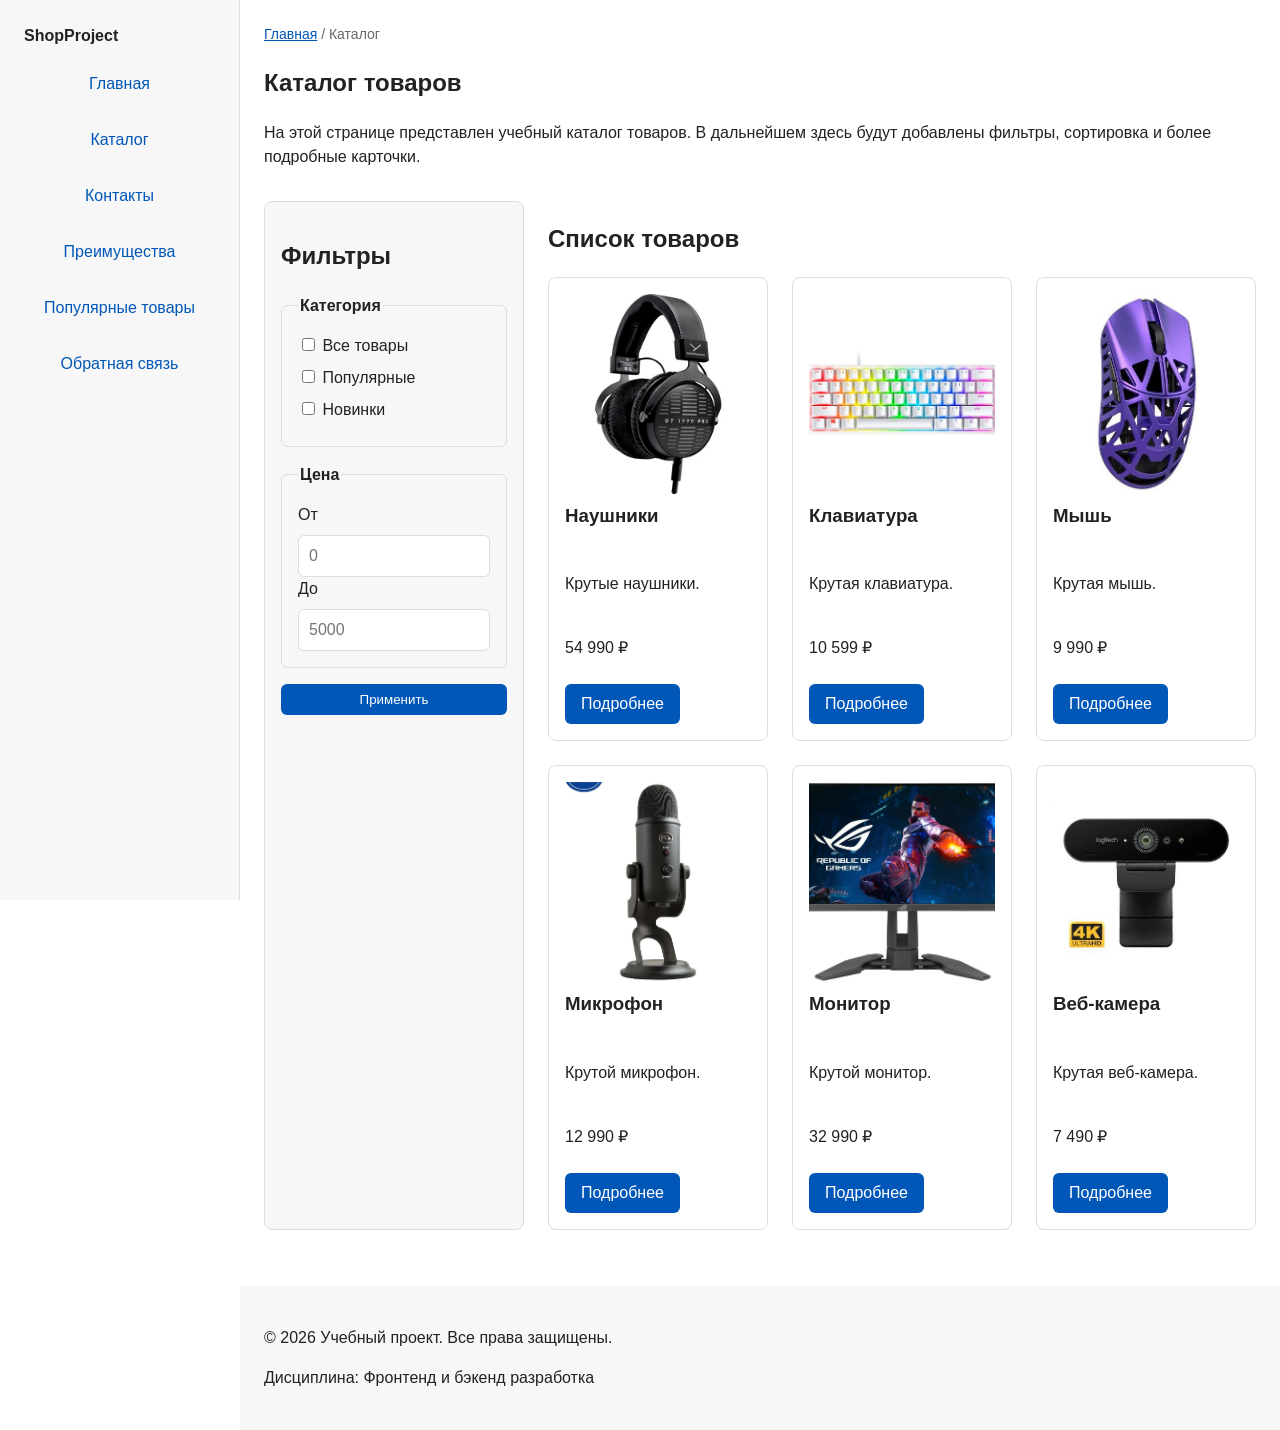
==== catalog.html @ 0d88bef1 "feat: add flex navigation and grid catalog layout Co-Authored-By: Claude Opus 5.5 <noreply@anthropic" ====
<!DOCTYPE html>
<html lang="ru">
<head>
  <meta charset="UTF-8">
  <meta name="viewport" content="width=device-width, initial-scale=1.0">
  <meta name="description" content="Каталог товаров учебного интернет-магазина.">
  <title>Каталог товаров — Учебный интернет-магазин</title>
  <link rel="stylesheet" href="css/style.css">
</head>
<body>
  <header>
    <div class="site-header">
      <a class="site-logo" href="index.html">ShopProject</a>

      <nav class="site-nav" aria-label="Основная навигация">
        <ul class="site-nav__list">
          <li><a href="index.html">Главная</a></li>
          <li><a href="catalog.html">Каталог</a></li>
          <li><a href="contacts.html">Контакты</a></li>
          <li><a href="index.html#advantages">Преимущества</a></li>
          <li><a href="index.html#popular">Популярные товары</a></li>
          <li><a href="index.html#contacts">Обратная связь</a></li>
        </ul>
      </nav>
    </div>
  </header>

  <main>
    <nav class="breadcrumbs" aria-label="Хлебные крошки">
      <a href="index.html">Главная</a>
      <span>Каталог</span>
    </nav>

    <section class="section">
      <h1>Каталог товаров</h1>
      <p>
        На этой странице представлен учебный каталог товаров.
        В дальнейшем здесь будут добавлены фильтры, сортировка и более
        подробные карточки.
      </p>
    </section>

    <section class="catalog-layout">
      <aside class="catalog-filters">
        <h2>Фильтры</h2>

        <form class="filters-form" action="#" method="get">
          <fieldset>
            <legend>Категория</legend>

            <label>
              <input type="checkbox" name="category" value="all">
              Все товары
            </label>

            <label>
              <input type="checkbox" name="category" value="popular">
              Популярные
            </label>

            <label>
              <input type="checkbox" name="category" value="new">
              Новинки
            </label>
          </fieldset>

          <fieldset>
            <legend>Цена</legend>

            <label for="price-from">От</label>
            <input id="price-from" name="price-from" type="number" min="0" placeholder="0">

            <label for="price-to">До</label>
            <input id="price-to" name="price-to" type="number" min="0" placeholder="5000">
          </fieldset>

          <button class="button" type="submit">Применить</button>
        </form>
      </aside>

      <section class="catalog-products">
        <h2>Список товаров</h2>

        <div class="products-grid">
      <article class="product-card">
        <img
          class="product-card__image"
          src="images/headphones.jpg"
          alt="Наушники"
          width="300"
          height="300"
          loading="lazy"
        >
        <h3 class="product-card__title">Наушники</h3>
        <p class="product-card__description">Крутые наушники.</p>
        <p class="product-card__price">54 990 ₽</p>
        <a class="button" href="index.html#popular">Подробнее</a>
      </article>

      <article class="product-card">
        <img
          class="product-card__image"
          src="images/keyboard.jpg"
          alt="Клавиатура"
          width="300"
          height="300"
          loading="lazy"
        >
        <h3 class="product-card__title">Клавиатура</h3>
        <p class="product-card__description">Крутая клавиатура.</p>
        <p class="product-card__price">10 599 ₽</p>
        <a class="button" href="index.html#popular">Подробнее</a>
      </article>

      <article class="product-card">
        <img
          class="product-card__image"
          src="images/mouse.jpg"
          alt="Мышь"
          width="300"
          height="300"
          loading="lazy"
        >
        <h3 class="product-card__title">Мышь</h3>
        <p class="product-card__description">Крутая мышь.</p>
        <p class="product-card__price">9 990 ₽</p>
        <a class="button" href="index.html#popular">Подробнее</a>
      </article>

      <article class="product-card">
        <img
          class="product-card__image"
          src="images/micro.jpg"
          alt="Микрофон"
          width="300"
          height="300"
          loading="lazy"
        >
        <h3 class="product-card__title">Микрофон</h3>
        <p class="product-card__description">Крутой микрофон.</p>
        <p class="product-card__price">12 990 ₽</p>
        <a class="button" href="index.html#popular">Подробнее</a>
      </article>

      <article class="product-card">
        <img
          class="product-card__image"
          src="images/monik.jpg"
          alt="Монитор"
          width="300"
          height="300"
          loading="lazy"
        >
        <h3 class="product-card__title">Монитор</h3>
        <p class="product-card__description">Крутой монитор.</p>
        <p class="product-card__price">32 990 ₽</p>
        <a class="button" href="index.html#popular">Подробнее</a>
      </article>

      <article class="product-card">
        <img
          class="product-card__image"
          src="images/vebcam.jpeg"
          alt="Веб-камера"
          width="300"
          height="300"
          loading="lazy"
        >
        <h3 class="product-card__title">Веб-камера</h3>
        <p class="product-card__description">Крутая веб-камера.</p>
        <p class="product-card__price">7 490 ₽</p>
        <a class="button" href="index.html#popular">Подробнее</a>
      </article>
        </div>
      </section>
    </section>
  </main>

  <footer>
    <p>&copy; 2026 Учебный проект. Все права защищены.</p>
    <p>Дисциплина: Фронтенд и бэкенд разработка</p>
  </footer>
</body>
</html>
---- css/style.css ----
/* 

  Универсальное правило для всех элементов.

  border-box делает расчёт размеров более понятным:

  width включает content, padding и border.

*/



* {

    box-sizing: border-box;

}



.product-card__image {

    width: 200px;        /* ширина */

    height: 200px;       /* высота */

    object-fit: cover;   /* чтобы не искажалось */

}

/*

  Убираем стандартный внешний отступ браузера у body.

  Без этого вокруг страницы может появиться белая рамка.

*/









/*

  Задаём внутренние отступы для основных областей страницы.

  Это делает содержимое визуально отделённым от краёв окна браузера.

*/



header,

main,

footer {

  padding: var(--space-lg);

}







/*

  Оформляем шапку страницы.

  Пока используется простой светло-серый фон.

*/



header {

    background-color: var(--color-surface);

}





/*

  Оформляем подвал страницы тем же фоном,

  чтобы визуально отделить его от основного содержимого.

*/



footer {

    background-color: var(--color-surface);

}





/*

  Ограничиваем ширину содержимого шапки,

  чтобы оно не растягивалось слишком сильно на широких экранах.

*/



.site-header {

    max-width: 1100px;

    margin: 0 auto;

}





/*

  Оформляем текстовый логотип.

*/



.site-logo {

    font-weight: bold;

    text-decoration: none;

    color: #222222;

}





/*

  Убираем стандартные отступы и маркеры списка навигации.

*/



.site-nav__list {
  display: flex;
  flex-wrap: wrap;
  justify-content: center;
  align-items: center;
  gap: var(--space-md);
  padding: 0;
  margin: var(--space-md) 0 0;
  list-style: none;
}





/*

  Добавляем расстояние между пунктами меню.

*/









/*

  Оформляем ссылки меню.

*/



.site-nav__list a {
  display: inline-block;
  padding: var(--space-sm) var(--space-md);
  color: var(--color-primary);
  text-decoration: none;
  border-radius: var(--radius-sm);
}





/*

  При наведении мыши подчёркиваем ссылку.

  Подробно состояния интерфейса будут рассмотрены в практической работе 1.7.

*/



.site-nav__list a:hover {
  color: var(--color-white);
  background-color: var(--color-primary);
}





/*

  Hero-блок — первый крупный блок страницы.

  Он визуально отделяется от остальных разделов фоном и отступами.

*/



.hero {

    max-width: 1100px;

    margin: 0 auto 32px;

    padding: 32px 20px;

    background-color: #eef5ff;

    border-radius: 12px;

}





/*

  Общий класс для разделов страницы.

*/



.section {

    max-width: 1100px;

    margin: 0 auto 32px;

}





/*

  Убираем лишний верхний отступ у заголовков разделов.

*/



.section h2 {

    margin-top: 0;

}





/*

  Карточка товара — самостоятельный блок.

  На следующих занятиях карточки будут доработаны и выстроены в сетку.

*/



.product-card {

    margin-bottom: var(--space-md);

  padding: var(--space-md);

  border: 1px solid var(--color-border);

  border-radius: var(--radius-md);

  background-color: var(--color-bg);



}





/*

  Убираем лишний верхний отступ у заголовка карточки.

*/



.product-card:hover {

  border-color: var(--color-primary);

}



.product-card h3 {

  margin-top: 0;

}







/*

  Пока это обычная ссылка, но визуально она оформляется как кнопка.

*/



.button {

  display: inline-block;

  padding: var(--space-sm) var(--space-md);

  color: var(--color-white);

  background-color: var(--color-primary);

  text-decoration: none;

  border: none;

  border-radius: var(--radius-sm);

  cursor: pointer;

}



.button:hover {

  background-color: var(--color-primary-dark);

}



.button:focus-visible {

  outline: 2px solid var(--color-primary);

  outline-offset: 3px;

}



.button:disabled {

  opacity: 0.6;

  cursor: not-allowed;

}







/*

  Простое состояние наведения для кнопки.

*/



.button:hover {

    background-color: #003f86;

}





/*

  Дополнительный информационный блок.

*/



.aside-info {

    max-width: var(--container-width);

  margin: 0 auto var(--space-xl);

  padding: var(--space-md);

  border-left: 4px solid var(--color-primary);

  background-color: var(--color-surface);



}





/*

  Модальное окно.

  Элемент dialog сам умеет открываться поверх страницы.

*/



.order-dialog {

    width: min(100% - 32px, 560px);

    padding: 24px;

    border: none;

    border-radius: 12px;

}





/*

  Затемнение фона за модальным окном.

*/



.order-dialog::backdrop {

    background-color: rgba(0, 0, 0, 0.5);

}





/*

  Поле формы.

  Каждый блок получает нижний отступ.

*/



.form-field {

    margin-bottom: 16px;

}





/*

  Подпись поля.

*/



.form-field label {

    display: block;

    margin-bottom: 6px;

}





/*

  Основные поля формы.

*/



.form-field input,

.form-field select,

.form-field textarea {

    width: 100%;

    padding: 10px 12px;

    border: 1px solid #cccccc;

    border-radius: 6px;

    font: inherit;

}





/*

  Checkbox не должен занимать всю ширину.

*/



.form-field input[type="checkbox"] {

    width: auto;

}





/*

  Подсказка под полем телефона.

*/



.form-field small {

    display: block;

    margin-top: 4px;

    color: #666666;

}





/*

  Видимый фокус для клавиатурной навигации.

*/



.form-field input:focus-visible,

.form-field select:focus-visible,

.form-field textarea:focus-visible,

.form-actions button:focus-visible {

    outline: 2px solid #0057b8;

    outline-offset: 2px;

}





/*

  Подсветка ошибочных полей.

  Атрибут aria-invalid будет добавляться через JavaScript.

*/



[aria-invalid="true"] {

    border-color: #b00020;

}





/*

  Кнопки формы.

*/



.form-actions {

    display: flex;

    gap: 12px;

    margin-top: 20px;

}





/*

  Сообщение об успешной отправке.

*/



.success-message {

    max-width: var(--container-width);

  margin: var(--space-lg) auto;

  padding: var(--space-md);

  border-left: 4px solid var(--color-success);

  background-color: var(--color-success-bg);



}





/* ===============================

   1. Переменные проекта

   =============================== */

:root {

  /* Основные цвета проекта */

  --color-bg: #ffffff;

  --color-text: #222222;

  --color-muted: #666666;

  --color-primary: #0057b8;

  --color-primary-dark: #003f86;

  --color-border: #dddddd;

  --color-surface: #f7f7f7;

  --color-surface-accent: #eef5ff;

  --color-danger: #b00020;

  --color-success: #168a2f;

  --color-success-bg: #eefaf0;

  --color-white: #ffffff;



  /* Отступы */

  --space-xs: 4px;

  --space-sm: 8px;

  --space-md: 16px;

  --space-lg: 24px;

  --space-xl: 32px;



  /* Скругления */

  --radius-sm: 6px;

  --radius-md: 8px;

  --radius-lg: 12px;



  /* Размеры */

  --container-width: 1100px;

}



/* ===============================

   2. Базовые стили

   =============================== */

* {

  box-sizing: border-box;

}



body {

  margin: 0;

  font-family: Arial, sans-serif;

  line-height: 1.5;

  color: var(--color-text);

  background-color: var(--color-bg);

}





/* ===============================

   3. Общие элементы интерфейса

   =============================== */

a {

  color: var(--color-primary);

}



a:hover {

  color: var(--color-primary-dark);

}



a:focus-visible {

  outline: 2px solid var(--color-primary);

  outline-offset: 3px;

}



/* ===============================

   4. Компоненты страницы

   =============================== */

.hero {

  max-width: var(--container-width);

  margin: 0 auto var(--space-xl);

  padding: var(--space-xl) var(--space-lg);

  background-color: var(--color-surface-accent);

  border-radius: var(--radius-lg);

}



.section {

  max-width: var(--container-width);

  margin: 0 auto var(--space-xl);

}



.section h2 {

  margin-top: 0;

}



/* ===============================

   5. Форма и модальное окно

   =============================== */

.order-dialog {

  width: min(100% - 32px, 560px);

  padding: var(--space-lg);

  border: none;

  border-radius: var(--radius-lg);

}



.order-dialog::backdrop {

  background-color: rgba(0, 0, 0, 0.5);

}



.form-field {

  margin-bottom: var(--space-md);

}



.form-field label {

  display: block;

  margin-bottom: var(--space-xs);

}



.form-field input,

.form-field select,

.form-field textarea {

  width: 100%;

  padding: 10px 12px;

  border: 1px solid var(--color-border);

  border-radius: var(--radius-sm);

  font: inherit;

}



.form-field input[type="checkbox"] {

  width: auto;

}



.form-field small {

  display: block;

  margin-top: var(--space-xs);

  color: var(--color-muted);

}

.form-field input:hover,

.form-field select:hover,

.form-field textarea:hover {

  border-color: var(--color-primary);

}



.form-field input:focus-visible,

.form-field select:focus-visible,

.form-field textarea:focus-visible,

.form-actions button:focus-visible {

  outline: 2px solid var(--color-primary);

  outline-offset: 3px;

}



[aria-invalid="true"] {

  border-color: var(--color-danger);

}

/* ===============================

   6. Боковое меню, которое едет за экраном

   =============================== */

body {

  display: grid;

  grid-template-columns: 240px 1fr;

  align-items: start;

}



header {

  grid-column: 1;

  grid-row: 1 / span 2;   /* занимает высоту main + footer */

  position: sticky;

  top: 0;                 /* прилипает к верху окна при прокрутке */

  align-self: start;

  min-height: 100vh;

  border-right: 1px solid var(--color-border);

}



main   { grid-column: 2; grid-row: 1; }

footer { grid-column: 2; grid-row: 2; }

.success-message { grid-column: 2; }



.site-header {

  max-width: none;

  margin: 0;

}



/* ===============================

   7. Горизонтальные карточки товаров

   =============================== */

.products-grid {
  display: grid;
  grid-template-columns: repeat(3, 1fr);
  gap: var(--space-lg);
}

.product-card {
  display: flex;
  flex-direction: column;
  gap: var(--space-sm);
  margin-bottom: 0;
  padding: var(--space-md);
  border: 1px solid var(--color-border);
  border-radius: var(--radius-md);
  background-color: var(--color-bg);
}

.product-card .button {
  margin-top: auto;
  align-self: flex-start;
}



.product-card__image {

  width: 100%;

  height: 200px;

}



/* ===============================

   8. Адаптив: на узких экранах меню сверху

   =============================== */

@media (max-width: 800px) {

  body {

    display: block;

  }



  header {

    position: static;

    min-height: 0;

    border-right: none;

  }

}


/* ===============================
   9. Хлебные крошки и якоря
   =============================== */

.breadcrumbs {
  max-width: var(--container-width);
  margin: 0 auto var(--space-md);
  font-size: 14px;
  color: var(--color-muted);
}

.breadcrumbs a {
  color: var(--color-primary);
}

.breadcrumbs span::before {
  content: " / ";
  color: var(--color-muted);
}

html {
  scroll-behavior: smooth;
}

:target {
  outline: 2px dashed var(--color-primary);
  outline-offset: 4px;
}


/* ===============================
   10. Страница каталога
   =============================== */

.catalog-layout {
  max-width: var(--container-width);
  margin: 0 auto var(--space-xl);
  display: grid;
  grid-template-columns: 260px 1fr;
  grid-template-areas: "filters products";
  gap: var(--space-lg);
}

.catalog-filters {
  grid-area: filters;
  padding: var(--space-md);
  border: 1px solid var(--color-border);
  border-radius: var(--radius-md);
  background-color: var(--color-surface);
}

.catalog-products {
  grid-area: products;
}

.filters-form {
  display: grid;
  gap: var(--space-md);
}

.filters-form fieldset {
  margin: 0;
  padding: var(--space-md);
  border: 1px solid var(--color-border);
  border-radius: var(--radius-sm);
}

.filters-form legend {
  font-weight: 700;
}

.filters-form label {
  display: block;
  margin-bottom: var(--space-sm);
}

.filters-form input[type="number"] {
  width: 100%;
  padding: 8px 10px;
  border: 1px solid var(--color-border);
  border-radius: var(--radius-sm);
  font: inherit;
}
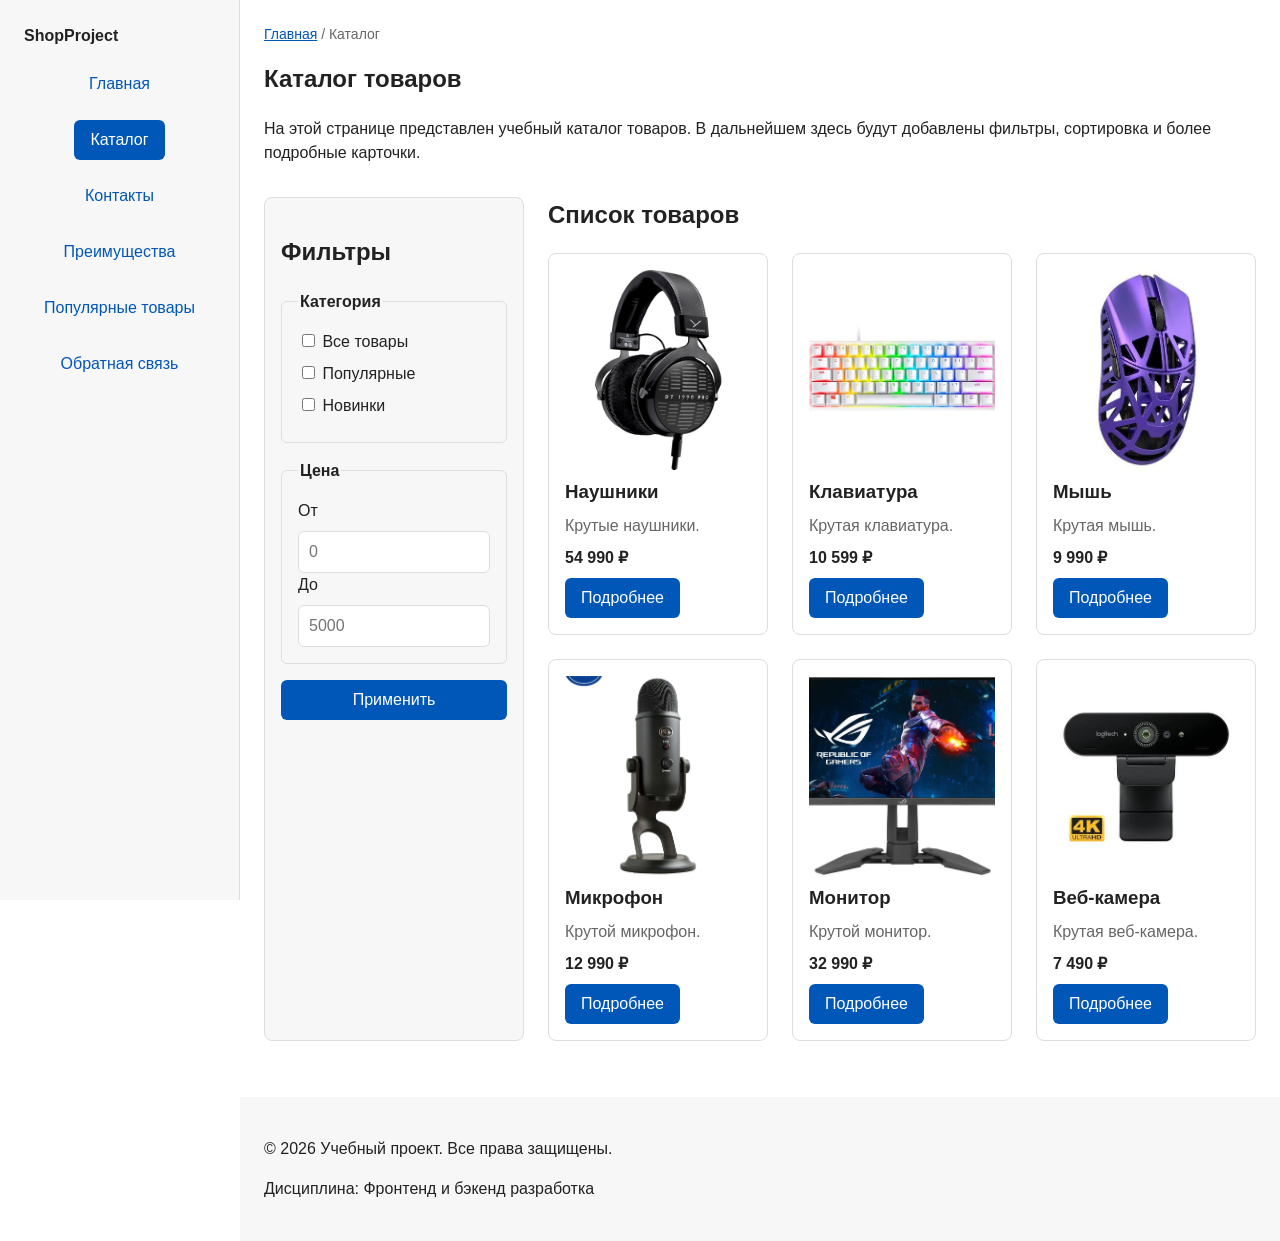
==== commit 120c6b12: "refactor: apply BEM naming to CSS classes" ====
--- a/catalog.html
+++ b/catalog.html
@@ -8,18 +8,30 @@
   <link rel="stylesheet" href="css/style.css">
 </head>
 <body>
-  <header>
-    <div class="site-header">
-      <a class="site-logo" href="index.html">ShopProject</a>
+  <header class="site-header">
+    <div class="site-header__inner">
+      <a class="site-header__logo" href="index.html">ShopProject</a>
 
       <nav class="site-nav" aria-label="Основная навигация">
         <ul class="site-nav__list">
-          <li><a href="index.html">Главная</a></li>
-          <li><a href="catalog.html">Каталог</a></li>
-          <li><a href="contacts.html">Контакты</a></li>
-          <li><a href="index.html#advantages">Преимущества</a></li>
-          <li><a href="index.html#popular">Популярные товары</a></li>
-          <li><a href="index.html#contacts">Обратная связь</a></li>
+          <li class="site-nav__item">
+            <a class="site-nav__link" href="index.html">Главная</a>
+          </li>
+          <li class="site-nav__item">
+            <a class="site-nav__link site-nav__link--active" href="catalog.html">Каталог</a>
+          </li>
+          <li class="site-nav__item">
+            <a class="site-nav__link" href="contacts.html">Контакты</a>
+          </li>
+          <li class="site-nav__item">
+            <a class="site-nav__link" href="index.html#advantages">Преимущества</a>
+          </li>
+          <li class="site-nav__item">
+            <a class="site-nav__link" href="index.html#popular">Популярные товары</a>
+          </li>
+          <li class="site-nav__item">
+            <a class="site-nav__link" href="index.html#contacts">Обратная связь</a>
+          </li>
         </ul>
       </nav>
     </div>
@@ -27,12 +39,12 @@
 
   <main>
     <nav class="breadcrumbs" aria-label="Хлебные крошки">
-      <a href="index.html">Главная</a>
-      <span>Каталог</span>
+      <a class="breadcrumbs__link" href="index.html">Главная</a>
+      <span class="breadcrumbs__current">Каталог</span>
     </nav>
 
     <section class="section">
-      <h1>Каталог товаров</h1>
+      <h1 class="section__title">Каталог товаров</h1>
       <p>
         На этой странице представлен учебный каталог товаров.
         В дальнейшем здесь будут добавлены фильтры, сортировка и более
@@ -45,41 +57,41 @@
         <h2>Фильтры</h2>
 
         <form class="filters-form" action="#" method="get">
-          <fieldset>
-            <legend>Категория</legend>
+          <fieldset class="filters-form__fieldset">
+            <legend class="filters-form__legend">Категория</legend>
 
-            <label>
+            <label class="filters-form__label">
               <input type="checkbox" name="category" value="all">
               Все товары
             </label>
 
-            <label>
+            <label class="filters-form__label">
               <input type="checkbox" name="category" value="popular">
               Популярные
             </label>
 
-            <label>
+            <label class="filters-form__label">
               <input type="checkbox" name="category" value="new">
               Новинки
             </label>
           </fieldset>
 
-          <fieldset>
-            <legend>Цена</legend>
+          <fieldset class="filters-form__fieldset">
+            <legend class="filters-form__legend">Цена</legend>
 
-            <label for="price-from">От</label>
-            <input id="price-from" name="price-from" type="number" min="0" placeholder="0">
+            <label class="filters-form__label" for="price-from">От</label>
+            <input class="filters-form__input" id="price-from" name="price-from" type="number" min="0" placeholder="0">
 
-            <label for="price-to">До</label>
-            <input id="price-to" name="price-to" type="number" min="0" placeholder="5000">
+            <label class="filters-form__label" for="price-to">До</label>
+            <input class="filters-form__input" id="price-to" name="price-to" type="number" min="0" placeholder="5000">
           </fieldset>
 
-          <button class="button" type="submit">Применить</button>
+          <button class="button button--primary" type="submit">Применить</button>
         </form>
       </aside>
 
       <section class="catalog-products">
-        <h2>Список товаров</h2>
+        <h2 class="section__title">Список товаров</h2>
 
         <div class="products-grid">
       <article class="product-card">
@@ -94,7 +106,7 @@
         <h3 class="product-card__title">Наушники</h3>
         <p class="product-card__description">Крутые наушники.</p>
         <p class="product-card__price">54 990 ₽</p>
-        <a class="button" href="index.html#popular">Подробнее</a>
+        <a class="button button--primary product-card__button" href="index.html#popular">Подробнее</a>
       </article>
 
       <article class="product-card">
@@ -109,7 +121,7 @@
         <h3 class="product-card__title">Клавиатура</h3>
         <p class="product-card__description">Крутая клавиатура.</p>
         <p class="product-card__price">10 599 ₽</p>
-        <a class="button" href="index.html#popular">Подробнее</a>
+        <a class="button button--primary product-card__button" href="index.html#popular">Подробнее</a>
       </article>
 
       <article class="product-card">
@@ -124,7 +136,7 @@
         <h3 class="product-card__title">Мышь</h3>
         <p class="product-card__description">Крутая мышь.</p>
         <p class="product-card__price">9 990 ₽</p>
-        <a class="button" href="index.html#popular">Подробнее</a>
+        <a class="button button--primary product-card__button" href="index.html#popular">Подробнее</a>
       </article>
 
       <article class="product-card">
@@ -139,7 +151,7 @@
         <h3 class="product-card__title">Микрофон</h3>
         <p class="product-card__description">Крутой микрофон.</p>
         <p class="product-card__price">12 990 ₽</p>
-        <a class="button" href="index.html#popular">Подробнее</a>
+        <a class="button button--primary product-card__button" href="index.html#popular">Подробнее</a>
       </article>
 
       <article class="product-card">
@@ -154,7 +166,7 @@
         <h3 class="product-card__title">Монитор</h3>
         <p class="product-card__description">Крутой монитор.</p>
         <p class="product-card__price">32 990 ₽</p>
-        <a class="button" href="index.html#popular">Подробнее</a>
+        <a class="button button--primary product-card__button" href="index.html#popular">Подробнее</a>
       </article>
 
       <article class="product-card">
@@ -169,14 +181,14 @@
         <h3 class="product-card__title">Веб-камера</h3>
         <p class="product-card__description">Крутая веб-камера.</p>
         <p class="product-card__price">7 490 ₽</p>
-        <a class="button" href="index.html#popular">Подробнее</a>
+        <a class="button button--primary product-card__button" href="index.html#popular">Подробнее</a>
       </article>
         </div>
       </section>
     </section>
   </main>
 
-  <footer>
+  <footer class="site-footer">
     <p>&copy; 2026 Учебный проект. Все права защищены.</p>
     <p>Дисциплина: Фронтенд и бэкенд разработка</p>
   </footer>
--- a/css/style.css
+++ b/css/style.css
@@ -1,166 +1,147 @@
-/* 
-
-  Универсальное правило для всех элементов.
-
-  border-box делает расчёт размеров более понятным:
-
-  width включает content, padding и border.
-
-*/
-
-
+/* ===============================
+   1. Переменные проекта
+   =============================== */
+
+:root {
+  /* Основные цвета проекта */
+  --color-bg: #ffffff;
+  --color-text: #222222;
+  --color-muted: #666666;
+  --color-primary: #0057b8;
+  --color-primary-dark: #003f86;
+  --color-border: #dddddd;
+  --color-surface: #f7f7f7;
+  --color-surface-accent: #eef5ff;
+  --color-danger: #b00020;
+  --color-success: #168a2f;
+  --color-success-bg: #eefaf0;
+  --color-white: #ffffff;
+
+  /* Отступы */
+  --space-xs: 4px;
+  --space-sm: 8px;
+  --space-md: 16px;
+  --space-lg: 24px;
+  --space-xl: 32px;
+
+  /* Скругления */
+  --radius-sm: 6px;
+  --radius-md: 8px;
+  --radius-lg: 12px;
+
+  /* Размеры */
+  --container-width: 1100px;
+}
+
+
+/* ===============================
+   2. Базовые стили
+   =============================== */
 
 * {
-
-    box-sizing: border-box;
-
-}
-
-
-
-.product-card__image {
-
-    width: 200px;        /* ширина */
-
-    height: 200px;       /* высота */
-
-    object-fit: cover;   /* чтобы не искажалось */
-
-}
-
-/*
-
-  Убираем стандартный внешний отступ браузера у body.
-
-  Без этого вокруг страницы может появиться белая рамка.
-
-*/
-
-
-
-
-
-
-
-
-
-/*
-
-  Задаём внутренние отступы для основных областей страницы.
-
-  Это делает содержимое визуально отделённым от краёв окна браузера.
-
-*/
-
-
-
-header,
-
-main,
-
-footer {
-
+  box-sizing: border-box;
+}
+
+html {
+  scroll-behavior: smooth;
+}
+
+body {
+  margin: 0;
+  font-family: Arial, sans-serif;
+  line-height: 1.5;
+  color: var(--color-text);
+  background-color: var(--color-bg);
+}
+
+main {
   padding: var(--space-lg);
-
-}
-
-
-
-
-
-
-
-/*
-
-  Оформляем шапку страницы.
-
-  Пока используется простой светло-серый фон.
-
-*/
-
-
-
-header {
-
-    background-color: var(--color-surface);
-
-}
-
-
-
-
-
-/*
-
-  Оформляем подвал страницы тем же фоном,
-
-  чтобы визуально отделить его от основного содержимого.
-
-*/
-
-
-
-footer {
-
-    background-color: var(--color-surface);
-
-}
-
-
-
-
-
-/*
-
-  Ограничиваем ширину содержимого шапки,
-
-  чтобы оно не растягивалось слишком сильно на широких экранах.
-
-*/
-
-
+}
+
+:target {
+  outline: 2px dashed var(--color-primary);
+  outline-offset: 4px;
+}
+
+
+/* ===============================
+   3. Общие элементы интерфейса
+   =============================== */
+
+a {
+  color: var(--color-primary);
+}
+
+a:hover {
+  color: var(--color-primary-dark);
+}
+
+a:focus-visible {
+  outline: 2px solid var(--color-primary);
+  outline-offset: 3px;
+}
+
+.button {
+  display: inline-block;
+  padding: var(--space-sm) var(--space-md);
+  border: none;
+  border-radius: var(--radius-sm);
+  font: inherit;
+  text-decoration: none;
+  cursor: pointer;
+}
+
+.button--primary {
+  color: var(--color-white);
+  background-color: var(--color-primary);
+}
+
+.button--primary:hover {
+  background-color: var(--color-primary-dark);
+}
+
+.button--secondary {
+  color: var(--color-primary);
+  background-color: transparent;
+  border: 1px solid var(--color-primary);
+}
+
+.button--secondary:hover {
+  color: var(--color-white);
+  background-color: var(--color-primary);
+}
+
+.button:focus-visible {
+  outline: 2px solid var(--color-primary);
+  outline-offset: 3px;
+}
+
+.button:disabled,
+.button--disabled {
+  opacity: 0.6;
+  cursor: not-allowed;
+}
+
+
+/* ===============================
+   4. Шапка и навигация
+   =============================== */
 
 .site-header {
-
-    max-width: 1100px;
-
-    margin: 0 auto;
-
-}
-
-
-
-
-
-/*
-
-  Оформляем текстовый логотип.
-
-*/
-
-
-
-.site-logo {
-
-    font-weight: bold;
-
-    text-decoration: none;
-
-    color: #222222;
-
-}
-
-
-
-
-
-/*
-
-  Убираем стандартные отступы и маркеры списка навигации.
-
-*/
-
-
+  background-color: var(--color-surface);
+}
+
+.site-header__inner {
+  max-width: var(--container-width);
+  margin: 0 auto;
+  padding: var(--space-lg);
+}
+
+.site-header__logo {
+  font-weight: 700;
+  color: var(--color-text);
+  text-decoration: none;
+}
 
 .site-nav__list {
   display: flex;
@@ -173,33 +154,7 @@
   list-style: none;
 }
 
-
-
-
-
-/*
-
-  Добавляем расстояние между пунктами меню.
-
-*/
-
-
-
-
-
-
-
-
-
-/*
-
-  Оформляем ссылки меню.
-
-*/
-
-
-
-.site-nav__list a {
+.site-nav__link {
   display: inline-block;
   padding: var(--space-sm) var(--space-md);
   color: var(--color-primary);
@@ -207,861 +162,83 @@
   border-radius: var(--radius-sm);
 }
 
-
-
-
-
-/*
-
-  При наведении мыши подчёркиваем ссылку.
-
-  Подробно состояния интерфейса будут рассмотрены в практической работе 1.7.
-
-*/
-
-
-
-.site-nav__list a:hover {
+.site-nav__link:hover {
   color: var(--color-white);
   background-color: var(--color-primary);
 }
 
-
-
-
-
-/*
-
-  Hero-блок — первый крупный блок страницы.
-
-  Он визуально отделяется от остальных разделов фоном и отступами.
-
-*/
-
-
+.site-nav__link:focus-visible {
+  outline: 2px solid var(--color-primary);
+  outline-offset: 3px;
+}
+
+.site-nav__link--active {
+  color: var(--color-white);
+  background-color: var(--color-primary);
+}
+
+.breadcrumbs {
+  max-width: var(--container-width);
+  margin: 0 auto var(--space-md);
+  font-size: 14px;
+  color: var(--color-muted);
+}
+
+.breadcrumbs__link {
+  color: var(--color-primary);
+}
+
+.breadcrumbs__current::before {
+  content: " / ";
+  color: var(--color-muted);
+}
+
+
+/* ===============================
+   5. Компоненты страницы
+   =============================== */
 
 .hero {
-
-    max-width: 1100px;
-
-    margin: 0 auto 32px;
-
-    padding: 32px 20px;
-
-    background-color: #eef5ff;
-
-    border-radius: 12px;
-
-}
-
-
-
-
-
-/*
-
-  Общий класс для разделов страницы.
-
-*/
-
-
+  max-width: var(--container-width);
+  margin: 0 auto var(--space-xl);
+  padding: var(--space-xl) var(--space-lg);
+  background-color: var(--color-surface-accent);
+  border-radius: var(--radius-lg);
+}
 
 .section {
-
-    max-width: 1100px;
-
-    margin: 0 auto 32px;
-
-}
-
-
-
-
-
-/*
-
-  Убираем лишний верхний отступ у заголовков разделов.
-
-*/
-
-
-
-.section h2 {
-
-    margin-top: 0;
-
-}
-
-
-
-
-
-/*
-
-  Карточка товара — самостоятельный блок.
-
-  На следующих занятиях карточки будут доработаны и выстроены в сетку.
-
-*/
-
-
-
-.product-card {
-
-    margin-bottom: var(--space-md);
-
+  max-width: var(--container-width);
+  margin: 0 auto var(--space-xl);
+}
+
+.section__title {
+  margin-top: 0;
+}
+
+.aside-info {
+  max-width: var(--container-width);
+  margin: 0 auto var(--space-xl);
   padding: var(--space-md);
-
-  border: 1px solid var(--color-border);
-
-  border-radius: var(--radius-md);
-
-  background-color: var(--color-bg);
-
-
-
-}
-
-
-
-
-
-/*
-
-  Убираем лишний верхний отступ у заголовка карточки.
-
-*/
-
-
-
-.product-card:hover {
-
-  border-color: var(--color-primary);
-
-}
-
-
-
-.product-card h3 {
-
-  margin-top: 0;
-
-}
-
-
-
-
-
-
-
-/*
-
-  Пока это обычная ссылка, но визуально она оформляется как кнопка.
-
-*/
-
-
-
-.button {
-
-  display: inline-block;
-
-  padding: var(--space-sm) var(--space-md);
-
-  color: var(--color-white);
-
-  background-color: var(--color-primary);
-
-  text-decoration: none;
-
-  border: none;
-
-  border-radius: var(--radius-sm);
-
-  cursor: pointer;
-
-}
-
-
-
-.button:hover {
-
-  background-color: var(--color-primary-dark);
-
-}
-
-
-
-.button:focus-visible {
-
-  outline: 2px solid var(--color-primary);
-
-  outline-offset: 3px;
-
-}
-
-
-
-.button:disabled {
-
-  opacity: 0.6;
-
-  cursor: not-allowed;
-
-}
-
-
-
-
-
-
-
-/*
-
-  Простое состояние наведения для кнопки.
-
-*/
-
-
-
-.button:hover {
-
-    background-color: #003f86;
-
-}
-
-
-
-
-
-/*
-
-  Дополнительный информационный блок.
-
-*/
-
-
-
-.aside-info {
-
-    max-width: var(--container-width);
-
-  margin: 0 auto var(--space-xl);
-
+  border-left: 4px solid var(--color-primary);
+  background-color: var(--color-surface);
+}
+
+.success-message {
+  max-width: var(--container-width);
+  margin: var(--space-lg) auto;
   padding: var(--space-md);
-
-  border-left: 4px solid var(--color-primary);
-
+  border-left: 4px solid var(--color-success);
+  background-color: var(--color-success-bg);
+}
+
+.site-footer {
+  padding: var(--space-lg);
   background-color: var(--color-surface);
-
-
-
-}
-
-
-
-
-
-/*
-
-  Модальное окно.
-
-  Элемент dialog сам умеет открываться поверх страницы.
-
-*/
-
-
-
-.order-dialog {
-
-    width: min(100% - 32px, 560px);
-
-    padding: 24px;
-
-    border: none;
-
-    border-radius: 12px;
-
-}
-
-
-
-
-
-/*
-
-  Затемнение фона за модальным окном.
-
-*/
-
-
-
-.order-dialog::backdrop {
-
-    background-color: rgba(0, 0, 0, 0.5);
-
-}
-
-
-
-
-
-/*
-
-  Поле формы.
-
-  Каждый блок получает нижний отступ.
-
-*/
-
-
-
-.form-field {
-
-    margin-bottom: 16px;
-
-}
-
-
-
-
-
-/*
-
-  Подпись поля.
-
-*/
-
-
-
-.form-field label {
-
-    display: block;
-
-    margin-bottom: 6px;
-
-}
-
-
-
-
-
-/*
-
-  Основные поля формы.
-
-*/
-
-
-
-.form-field input,
-
-.form-field select,
-
-.form-field textarea {
-
-    width: 100%;
-
-    padding: 10px 12px;
-
-    border: 1px solid #cccccc;
-
-    border-radius: 6px;
-
-    font: inherit;
-
-}
-
-
-
-
-
-/*
-
-  Checkbox не должен занимать всю ширину.
-
-*/
-
-
-
-.form-field input[type="checkbox"] {
-
-    width: auto;
-
-}
-
-
-
-
-
-/*
-
-  Подсказка под полем телефона.
-
-*/
-
-
-
-.form-field small {
-
-    display: block;
-
-    margin-top: 4px;
-
-    color: #666666;
-
-}
-
-
-
-
-
-/*
-
-  Видимый фокус для клавиатурной навигации.
-
-*/
-
-
-
-.form-field input:focus-visible,
-
-.form-field select:focus-visible,
-
-.form-field textarea:focus-visible,
-
-.form-actions button:focus-visible {
-
-    outline: 2px solid #0057b8;
-
-    outline-offset: 2px;
-
-}
-
-
-
-
-
-/*
-
-  Подсветка ошибочных полей.
-
-  Атрибут aria-invalid будет добавляться через JavaScript.
-
-*/
-
-
-
-[aria-invalid="true"] {
-
-    border-color: #b00020;
-
-}
-
-
-
-
-
-/*
-
-  Кнопки формы.
-
-*/
-
-
-
-.form-actions {
-
-    display: flex;
-
-    gap: 12px;
-
-    margin-top: 20px;
-
-}
-
-
-
-
-
-/*
-
-  Сообщение об успешной отправке.
-
-*/
-
-
-
-.success-message {
-
-    max-width: var(--container-width);
-
-  margin: var(--space-lg) auto;
-
-  padding: var(--space-md);
-
-  border-left: 4px solid var(--color-success);
-
-  background-color: var(--color-success-bg);
-
-
-
-}
-
-
-
-
-
-/* ===============================
-
-   1. Переменные проекта
-
-   =============================== */
-
-:root {
-
-  /* Основные цвета проекта */
-
-  --color-bg: #ffffff;
-
-  --color-text: #222222;
-
-  --color-muted: #666666;
-
-  --color-primary: #0057b8;
-
-  --color-primary-dark: #003f86;
-
-  --color-border: #dddddd;
-
-  --color-surface: #f7f7f7;
-
-  --color-surface-accent: #eef5ff;
-
-  --color-danger: #b00020;
-
-  --color-success: #168a2f;
-
-  --color-success-bg: #eefaf0;
-
-  --color-white: #ffffff;
-
-
-
-  /* Отступы */
-
-  --space-xs: 4px;
-
-  --space-sm: 8px;
-
-  --space-md: 16px;
-
-  --space-lg: 24px;
-
-  --space-xl: 32px;
-
-
-
-  /* Скругления */
-
-  --radius-sm: 6px;
-
-  --radius-md: 8px;
-
-  --radius-lg: 12px;
-
-
-
-  /* Размеры */
-
-  --container-width: 1100px;
-
-}
-
-
-
-/* ===============================
-
-   2. Базовые стили
-
-   =============================== */
-
-* {
-
-  box-sizing: border-box;
-
-}
-
-
-
-body {
-
-  margin: 0;
-
-  font-family: Arial, sans-serif;
-
-  line-height: 1.5;
-
-  color: var(--color-text);
-
-  background-color: var(--color-bg);
-
-}
-
-
-
-
-
-/* ===============================
-
-   3. Общие элементы интерфейса
-
-   =============================== */
-
-a {
-
-  color: var(--color-primary);
-
-}
-
-
-
-a:hover {
-
-  color: var(--color-primary-dark);
-
-}
-
-
-
-a:focus-visible {
-
-  outline: 2px solid var(--color-primary);
-
-  outline-offset: 3px;
-
-}
-
-
-
-/* ===============================
-
-   4. Компоненты страницы
-
-   =============================== */
-
-.hero {
-
-  max-width: var(--container-width);
-
-  margin: 0 auto var(--space-xl);
-
-  padding: var(--space-xl) var(--space-lg);
-
-  background-color: var(--color-surface-accent);
-
-  border-radius: var(--radius-lg);
-
-}
-
-
-
-.section {
-
-  max-width: var(--container-width);
-
-  margin: 0 auto var(--space-xl);
-
-}
-
-
-
-.section h2 {
-
-  margin-top: 0;
-
-}
-
-
-
-/* ===============================
-
-   5. Форма и модальное окно
-
-   =============================== */
-
-.order-dialog {
-
-  width: min(100% - 32px, 560px);
-
-  padding: var(--space-lg);
-
-  border: none;
-
-  border-radius: var(--radius-lg);
-
-}
-
-
-
-.order-dialog::backdrop {
-
-  background-color: rgba(0, 0, 0, 0.5);
-
-}
-
-
-
-.form-field {
-
-  margin-bottom: var(--space-md);
-
-}
-
-
-
-.form-field label {
-
-  display: block;
-
-  margin-bottom: var(--space-xs);
-
-}
-
-
-
-.form-field input,
-
-.form-field select,
-
-.form-field textarea {
-
-  width: 100%;
-
-  padding: 10px 12px;
-
-  border: 1px solid var(--color-border);
-
-  border-radius: var(--radius-sm);
-
-  font: inherit;
-
-}
-
-
-
-.form-field input[type="checkbox"] {
-
-  width: auto;
-
-}
-
-
-
-.form-field small {
-
-  display: block;
-
-  margin-top: var(--space-xs);
-
-  color: var(--color-muted);
-
-}
-
-.form-field input:hover,
-
-.form-field select:hover,
-
-.form-field textarea:hover {
-
-  border-color: var(--color-primary);
-
-}
-
-
-
-.form-field input:focus-visible,
-
-.form-field select:focus-visible,
-
-.form-field textarea:focus-visible,
-
-.form-actions button:focus-visible {
-
-  outline: 2px solid var(--color-primary);
-
-  outline-offset: 3px;
-
-}
-
-
-
-[aria-invalid="true"] {
-
-  border-color: var(--color-danger);
-
-}
-
-/* ===============================
-
-   6. Боковое меню, которое едет за экраном
-
-   =============================== */
-
-body {
-
-  display: grid;
-
-  grid-template-columns: 240px 1fr;
-
-  align-items: start;
-
-}
-
-
-
-header {
-
-  grid-column: 1;
-
-  grid-row: 1 / span 2;   /* занимает высоту main + footer */
-
-  position: sticky;
-
-  top: 0;                 /* прилипает к верху окна при прокрутке */
-
-  align-self: start;
-
-  min-height: 100vh;
-
-  border-right: 1px solid var(--color-border);
-
-}
-
-
-
-main   { grid-column: 2; grid-row: 1; }
-
-footer { grid-column: 2; grid-row: 2; }
-
-.success-message { grid-column: 2; }
-
-
-
-.site-header {
-
-  max-width: none;
-
-  margin: 0;
-
-}
-
-
-
-/* ===============================
-
-   7. Горизонтальные карточки товаров
-
+}
+
+
+/* ===============================
+   6. Карточки товаров
    =============================== */
 
 .products-grid {
@@ -1074,91 +251,57 @@
   display: flex;
   flex-direction: column;
   gap: var(--space-sm);
-  margin-bottom: 0;
   padding: var(--space-md);
   border: 1px solid var(--color-border);
   border-radius: var(--radius-md);
   background-color: var(--color-bg);
 }
 
-.product-card .button {
+.product-card:hover {
+  border-color: var(--color-primary);
+}
+
+.product-card--featured {
+  border-color: var(--color-primary);
+}
+
+.product-card--discount {
+  border-color: var(--color-danger);
+}
+
+.product-card__image {
+  width: 100%;
+  height: 200px;
+  object-fit: cover;   /* чтобы не искажалось */
+}
+
+.product-card__title {
+  margin: 0;
+  color: var(--color-text);
+}
+
+.product-card__description {
+  margin: 0;
+  color: var(--color-muted);
+}
+
+.product-card__price {
+  margin: 0;
+  font-weight: 700;
+}
+
+.product-card--discount .product-card__price {
+  color: var(--color-danger);
+}
+
+.product-card__button {
   margin-top: auto;
   align-self: flex-start;
 }
 
 
-
-.product-card__image {
-
-  width: 100%;
-
-  height: 200px;
-
-}
-
-
-
-/* ===============================
-
-   8. Адаптив: на узких экранах меню сверху
-
-   =============================== */
-
-@media (max-width: 800px) {
-
-  body {
-
-    display: block;
-
-  }
-
-
-
-  header {
-
-    position: static;
-
-    min-height: 0;
-
-    border-right: none;
-
-  }
-
-}
-
-
-/* ===============================
-   9. Хлебные крошки и якоря
-   =============================== */
-
-.breadcrumbs {
-  max-width: var(--container-width);
-  margin: 0 auto var(--space-md);
-  font-size: 14px;
-  color: var(--color-muted);
-}
-
-.breadcrumbs a {
-  color: var(--color-primary);
-}
-
-.breadcrumbs span::before {
-  content: " / ";
-  color: var(--color-muted);
-}
-
-html {
-  scroll-behavior: smooth;
-}
-
-:target {
-  outline: 2px dashed var(--color-primary);
-  outline-offset: 4px;
-}
-
-
-/* ===============================
-   10. Страница каталога
+/* ===============================
+   7. Страница каталога
    =============================== */
 
 .catalog-layout {
@@ -1187,26 +330,140 @@
   gap: var(--space-md);
 }
 
-.filters-form fieldset {
+.filters-form__fieldset {
   margin: 0;
   padding: var(--space-md);
   border: 1px solid var(--color-border);
   border-radius: var(--radius-sm);
 }
 
-.filters-form legend {
+.filters-form__legend {
   font-weight: 700;
 }
 
-.filters-form label {
+.filters-form__label {
   display: block;
   margin-bottom: var(--space-sm);
 }
 
-.filters-form input[type="number"] {
+.filters-form__input {
   width: 100%;
   padding: 8px 10px;
   border: 1px solid var(--color-border);
   border-radius: var(--radius-sm);
   font: inherit;
 }
+
+
+/* ===============================
+   8. Форма и модальное окно
+   =============================== */
+
+.order-dialog {
+  width: min(100% - 32px, 560px);
+  padding: var(--space-lg);
+  border: none;
+  border-radius: var(--radius-lg);
+}
+
+.order-dialog::backdrop {
+  background-color: rgba(0, 0, 0, 0.5);
+}
+
+.order-dialog__title {
+  margin-top: 0;
+}
+
+.order-form__field {
+  margin-bottom: var(--space-md);
+}
+
+.order-form__label {
+  display: block;
+  margin-bottom: var(--space-xs);
+}
+
+.order-form__input,
+.order-form__select,
+.order-form__textarea {
+  width: 100%;
+  padding: 10px 12px;
+  border: 1px solid var(--color-border);
+  border-radius: var(--radius-sm);
+  font: inherit;
+}
+
+.order-form__checkbox {
+  width: auto;
+}
+
+.order-form__hint {
+  display: block;
+  margin-top: var(--space-xs);
+  color: var(--color-muted);
+}
+
+.order-form__input:hover,
+.order-form__select:hover,
+.order-form__textarea:hover {
+  border-color: var(--color-primary);
+}
+
+.order-form__input:focus-visible,
+.order-form__select:focus-visible,
+.order-form__textarea:focus-visible {
+  outline: 2px solid var(--color-primary);
+  outline-offset: 3px;
+}
+
+[aria-invalid="true"] {
+  border-color: var(--color-danger);
+}
+
+.order-form__actions {
+  display: flex;
+  gap: var(--space-md);
+  margin-top: var(--space-lg);
+}
+
+
+/* ===============================
+   9. Боковое меню, которое едет за экраном
+   =============================== */
+
+body {
+  display: grid;
+  grid-template-columns: 240px 1fr;
+  align-items: start;
+}
+
+.site-header {
+  grid-column: 1;
+  grid-row: 1 / span 2;   /* занимает высоту main + footer */
+  position: sticky;
+  top: 0;                 /* прилипает к верху окна при прокрутке */
+  align-self: start;
+  min-height: 100vh;
+  border-right: 1px solid var(--color-border);
+}
+
+main   { grid-column: 2; grid-row: 1; }
+.site-footer { grid-column: 2; grid-row: 2; }
+.success-message { grid-column: 2; }
+
+
+/* ===============================
+   10. Адаптив: на узких экранах меню сверху
+   =============================== */
+
+@media (max-width: 800px) {
+  body {
+    display: block;
+  }
+
+  .site-header {
+    position: static;
+    min-height: 0;
+    border-right: none;
+  }
+}
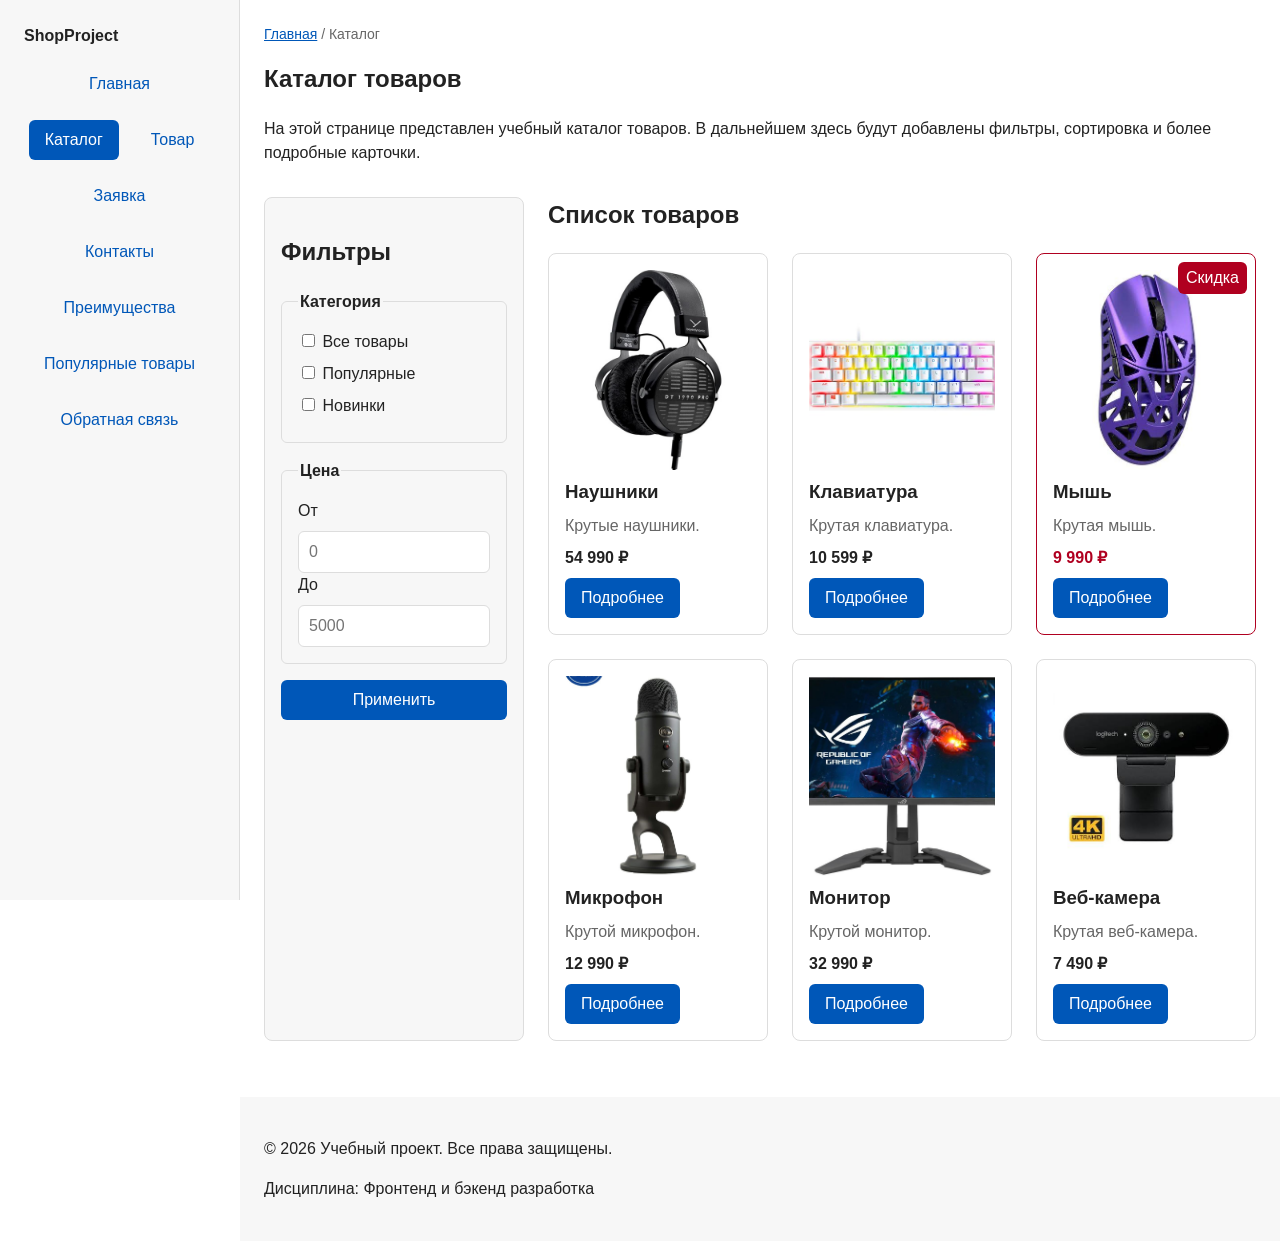
==== commit 04094093: "fix: prepare HTML CSS project for submission Co-Authored-By: Claude Opus 5.5 <noreply@anthropic.com>" ====
--- a/catalog.html
+++ b/catalog.html
@@ -21,6 +21,12 @@
             <a class="site-nav__link site-nav__link--active" href="catalog.html">Каталог</a>
           </li>
           <li class="site-nav__item">
+            <a class="site-nav__link" href="product.html">Товар</a>
+          </li>
+          <li class="site-nav__item">
+            <a class="site-nav__link" href="order.html">Заявка</a>
+          </li>
+          <li class="site-nav__item">
             <a class="site-nav__link" href="contacts.html">Контакты</a>
           </li>
           <li class="site-nav__item">
@@ -106,7 +112,7 @@
         <h3 class="product-card__title">Наушники</h3>
         <p class="product-card__description">Крутые наушники.</p>
         <p class="product-card__price">54 990 ₽</p>
-        <a class="button button--primary product-card__button" href="index.html#popular">Подробнее</a>
+        <a class="button button--primary product-card__button" href="product.html">Подробнее</a>
       </article>
 
       <article class="product-card">
@@ -121,10 +127,11 @@
         <h3 class="product-card__title">Клавиатура</h3>
         <p class="product-card__description">Крутая клавиатура.</p>
         <p class="product-card__price">10 599 ₽</p>
-        <a class="button button--primary product-card__button" href="index.html#popular">Подробнее</a>
-      </article>
-
-      <article class="product-card">
+        <a class="button button--primary product-card__button" href="product.html">Подробнее</a>
+      </article>
+
+      <article class="product-card product-card--discount">
+        <span class="product-card__badge">Скидка</span>
         <img
           class="product-card__image"
           src="images/mouse.jpg"
@@ -136,7 +143,7 @@
         <h3 class="product-card__title">Мышь</h3>
         <p class="product-card__description">Крутая мышь.</p>
         <p class="product-card__price">9 990 ₽</p>
-        <a class="button button--primary product-card__button" href="index.html#popular">Подробнее</a>
+        <a class="button button--primary product-card__button" href="product.html">Подробнее</a>
       </article>
 
       <article class="product-card">
@@ -151,7 +158,7 @@
         <h3 class="product-card__title">Микрофон</h3>
         <p class="product-card__description">Крутой микрофон.</p>
         <p class="product-card__price">12 990 ₽</p>
-        <a class="button button--primary product-card__button" href="index.html#popular">Подробнее</a>
+        <a class="button button--primary product-card__button" href="product.html">Подробнее</a>
       </article>
 
       <article class="product-card">
@@ -166,7 +173,7 @@
         <h3 class="product-card__title">Монитор</h3>
         <p class="product-card__description">Крутой монитор.</p>
         <p class="product-card__price">32 990 ₽</p>
-        <a class="button button--primary product-card__button" href="index.html#popular">Подробнее</a>
+        <a class="button button--primary product-card__button" href="product.html">Подробнее</a>
       </article>
 
       <article class="product-card">
@@ -181,7 +188,7 @@
         <h3 class="product-card__title">Веб-камера</h3>
         <p class="product-card__description">Крутая веб-камера.</p>
         <p class="product-card__price">7 490 ₽</p>
-        <a class="button button--primary product-card__button" href="index.html#popular">Подробнее</a>
+        <a class="button button--primary product-card__button" href="product.html">Подробнее</a>
       </article>
         </div>
       </section>
--- a/css/style.css
+++ b/css/style.css
@@ -188,6 +188,7 @@
   color: var(--color-primary);
 }
 
+.breadcrumbs__link + .breadcrumbs__link::before,
 .breadcrumbs__current::before {
   content: " / ";
   color: var(--color-muted);
@@ -248,6 +249,7 @@
 }
 
 .product-card {
+  position: relative;
   display: flex;
   flex-direction: column;
   gap: var(--space-sm);
@@ -297,6 +299,16 @@
 .product-card__button {
   margin-top: auto;
   align-self: flex-start;
+}
+
+.product-card__badge {
+  position: absolute;
+  top: var(--space-sm);
+  right: var(--space-sm);
+  padding: 4px 8px;
+  color: var(--color-white);
+  background-color: var(--color-danger);
+  border-radius: var(--radius-sm);
 }
 
 
@@ -427,8 +439,52 @@
 }
 
 
-/* ===============================
-   9. Боковое меню, которое едет за экраном
+.order-form--page {
+  max-width: 560px;
+}
+
+
+/* ===============================
+   9. Страница товара
+   =============================== */
+
+.product__image {
+  width: 300px;
+  height: 300px;
+  object-fit: cover;
+}
+
+.product__price {
+  font-size: 24px;
+  font-weight: 700;
+}
+
+.product-table {
+  width: 100%;
+  max-width: 560px;
+  border-collapse: collapse;
+}
+
+.product-table caption {
+  margin-bottom: var(--space-sm);
+  text-align: left;
+  font-weight: 700;
+}
+
+.product-table th,
+.product-table td {
+  padding: var(--space-sm) var(--space-md);
+  border: 1px solid var(--color-border);
+  text-align: left;
+}
+
+.product-table th {
+  background-color: var(--color-surface);
+}
+
+
+/* ===============================
+   10. Боковое меню, которое едет за экраном
    =============================== */
 
 body {
@@ -442,6 +498,7 @@
   grid-row: 1 / span 2;   /* занимает высоту main + footer */
   position: sticky;
   top: 0;                 /* прилипает к верху окна при прокрутке */
+  z-index: 10;
   align-self: start;
   min-height: 100vh;
   border-right: 1px solid var(--color-border);
@@ -453,7 +510,7 @@
 
 
 /* ===============================
-   10. Адаптив: на узких экранах меню сверху
+   11. Адаптив: на узких экранах меню сверху
    =============================== */
 
 @media (max-width: 800px) {
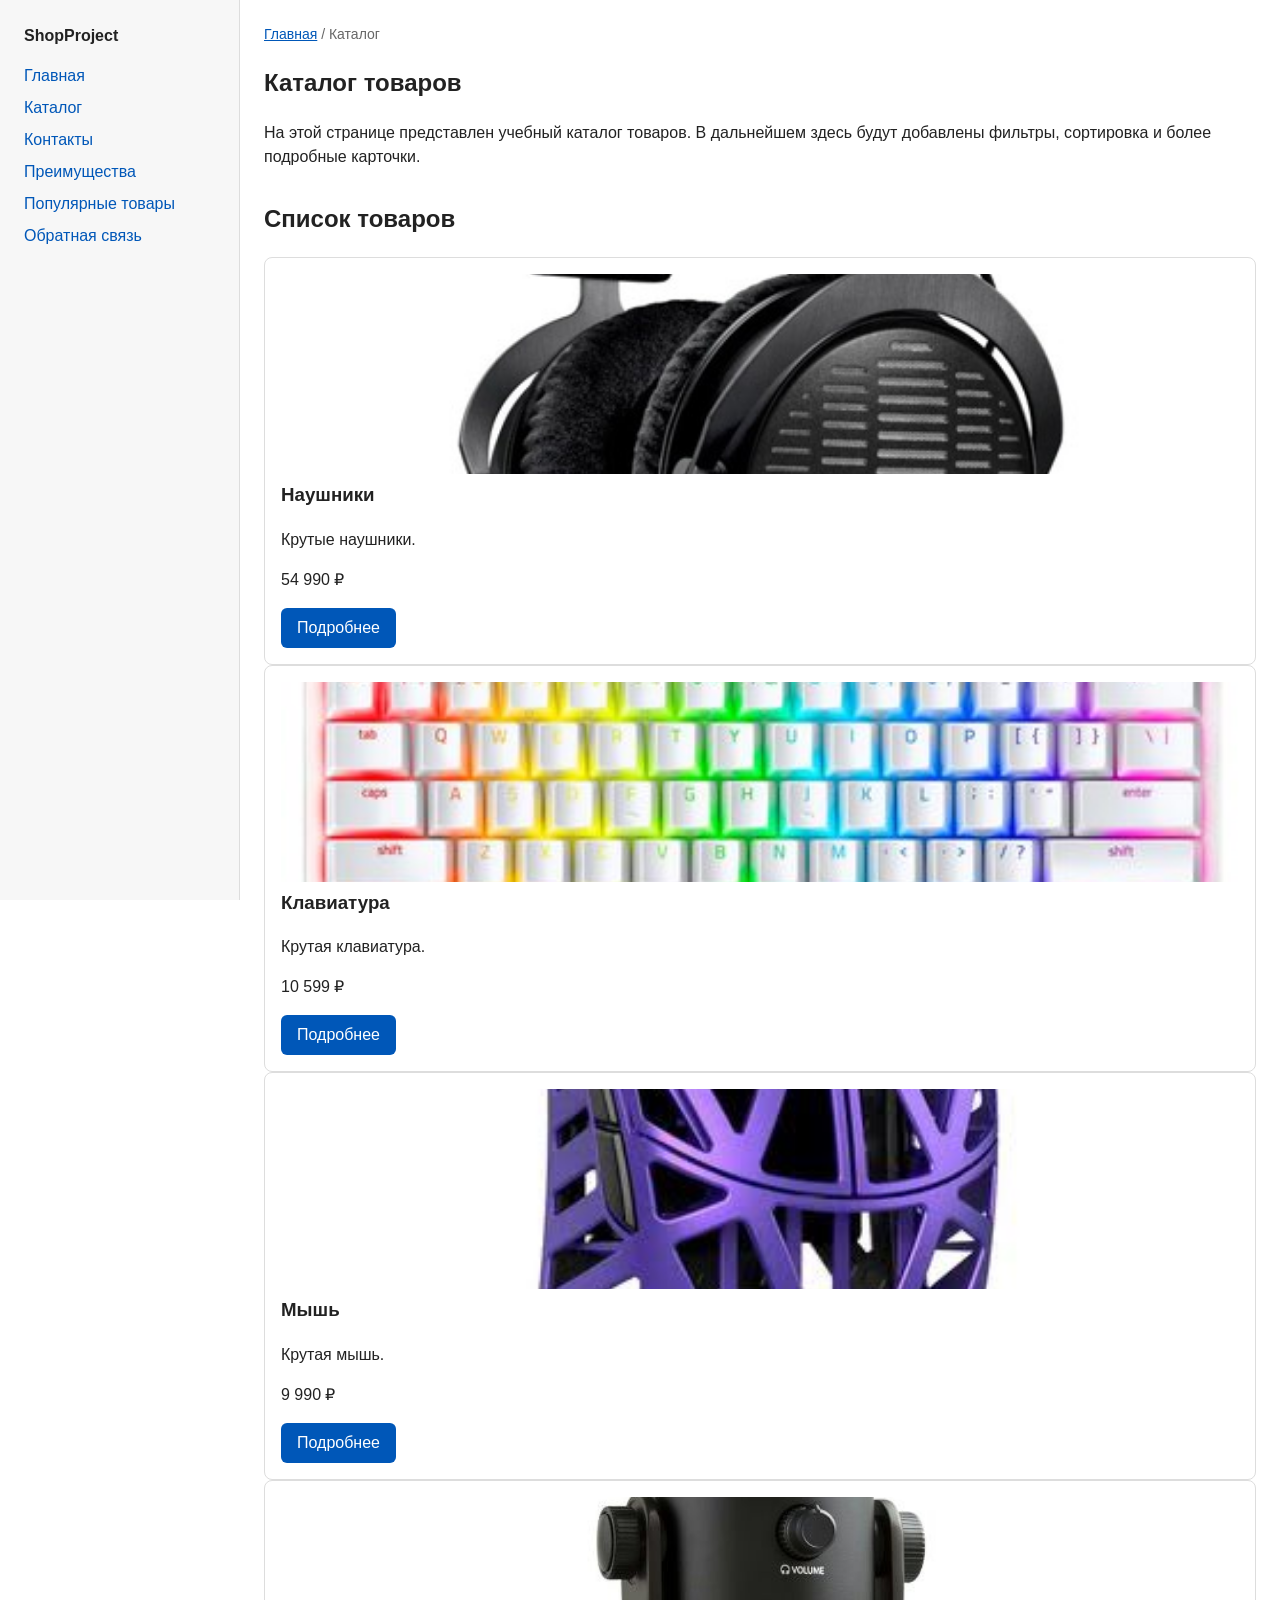
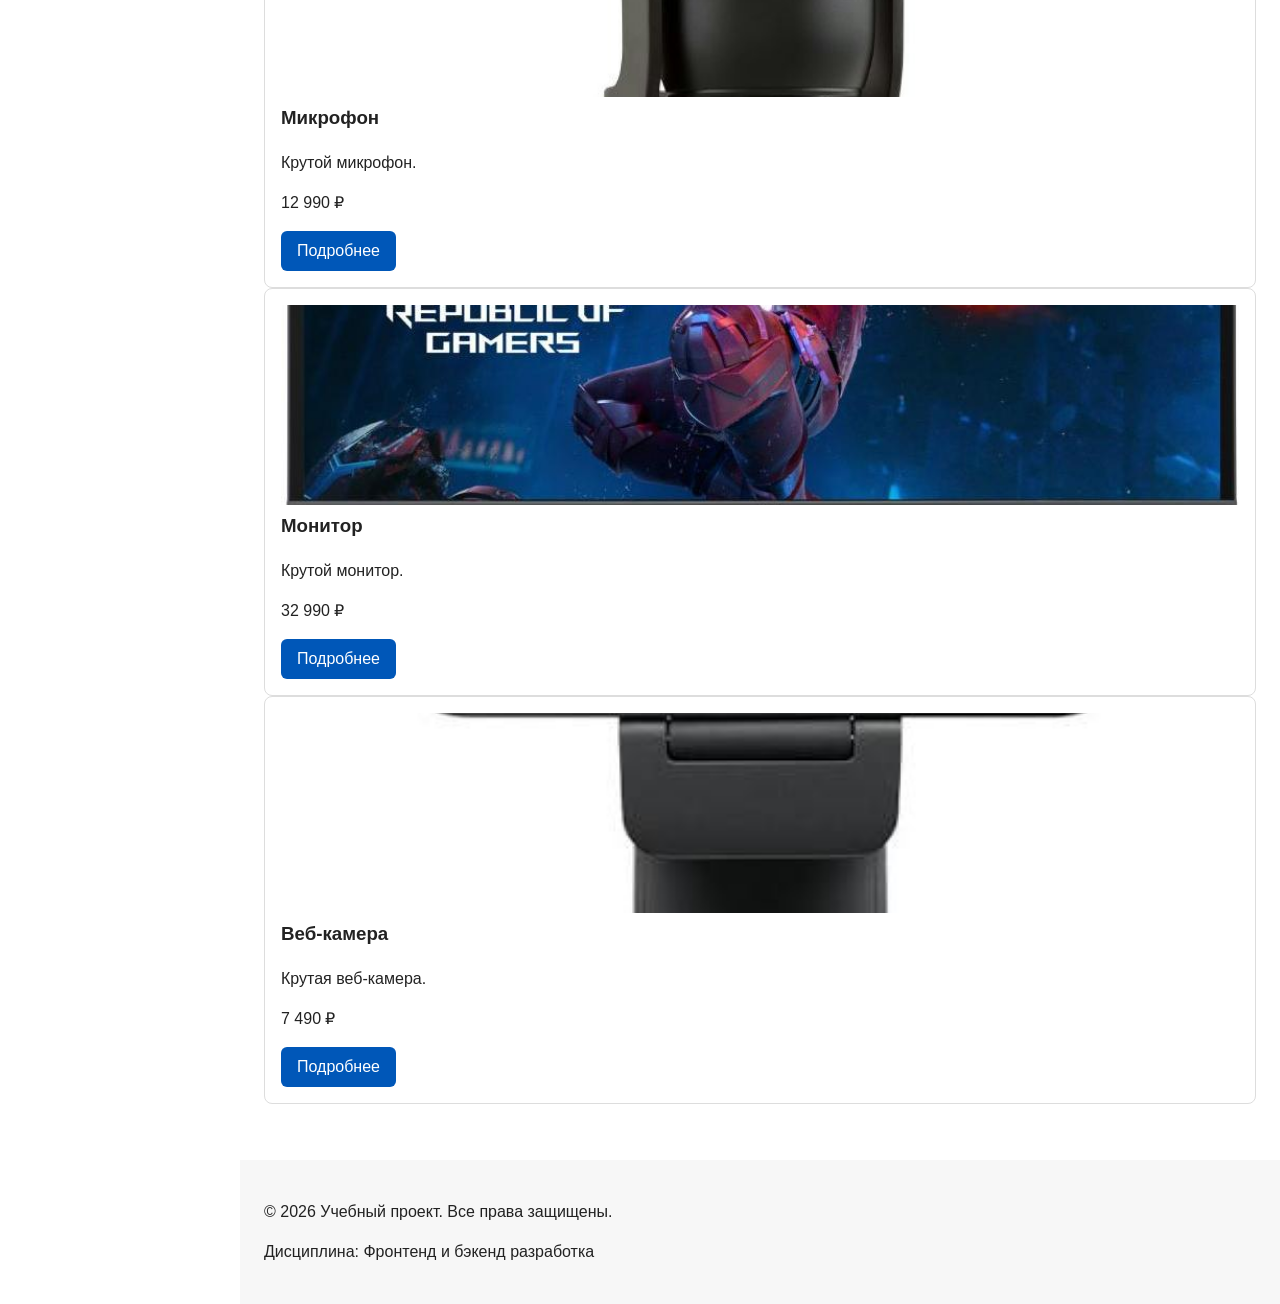
==== commit 7746ea23: "Merge pull request #6 from ofsyy/feature/multi-page-navigation Add multi-page structure navigation a" ====
--- a/catalog.html
+++ b/catalog.html
@@ -8,36 +8,18 @@
   <link rel="stylesheet" href="css/style.css">
 </head>
 <body>
-  <header class="site-header">
-    <div class="site-header__inner">
-      <a class="site-header__logo" href="index.html">ShopProject</a>
+  <header>
+    <div class="site-header">
+      <a class="site-logo" href="index.html">ShopProject</a>
 
       <nav class="site-nav" aria-label="Основная навигация">
         <ul class="site-nav__list">
-          <li class="site-nav__item">
-            <a class="site-nav__link" href="index.html">Главная</a>
-          </li>
-          <li class="site-nav__item">
-            <a class="site-nav__link site-nav__link--active" href="catalog.html">Каталог</a>
-          </li>
-          <li class="site-nav__item">
-            <a class="site-nav__link" href="product.html">Товар</a>
-          </li>
-          <li class="site-nav__item">
-            <a class="site-nav__link" href="order.html">Заявка</a>
-          </li>
-          <li class="site-nav__item">
-            <a class="site-nav__link" href="contacts.html">Контакты</a>
-          </li>
-          <li class="site-nav__item">
-            <a class="site-nav__link" href="index.html#advantages">Преимущества</a>
-          </li>
-          <li class="site-nav__item">
-            <a class="site-nav__link" href="index.html#popular">Популярные товары</a>
-          </li>
-          <li class="site-nav__item">
-            <a class="site-nav__link" href="index.html#contacts">Обратная связь</a>
-          </li>
+          <li><a href="index.html">Главная</a></li>
+          <li><a href="catalog.html">Каталог</a></li>
+          <li><a href="contacts.html">Контакты</a></li>
+          <li><a href="index.html#advantages">Преимущества</a></li>
+          <li><a href="index.html#popular">Популярные товары</a></li>
+          <li><a href="index.html#contacts">Обратная связь</a></li>
         </ul>
       </nav>
     </div>
@@ -45,12 +27,12 @@
 
   <main>
     <nav class="breadcrumbs" aria-label="Хлебные крошки">
-      <a class="breadcrumbs__link" href="index.html">Главная</a>
-      <span class="breadcrumbs__current">Каталог</span>
+      <a href="index.html">Главная</a>
+      <span>Каталог</span>
     </nav>
 
     <section class="section">
-      <h1 class="section__title">Каталог товаров</h1>
+      <h1>Каталог товаров</h1>
       <p>
         На этой странице представлен учебный каталог товаров.
         В дальнейшем здесь будут добавлены фильтры, сортировка и более
@@ -58,48 +40,9 @@
       </p>
     </section>
 
-    <section class="catalog-layout">
-      <aside class="catalog-filters">
-        <h2>Фильтры</h2>
+    <section class="section">
+      <h2>Список товаров</h2>
 
-        <form class="filters-form" action="#" method="get">
-          <fieldset class="filters-form__fieldset">
-            <legend class="filters-form__legend">Категория</legend>
-
-            <label class="filters-form__label">
-              <input type="checkbox" name="category" value="all">
-              Все товары
-            </label>
-
-            <label class="filters-form__label">
-              <input type="checkbox" name="category" value="popular">
-              Популярные
-            </label>
-
-            <label class="filters-form__label">
-              <input type="checkbox" name="category" value="new">
-              Новинки
-            </label>
-          </fieldset>
-
-          <fieldset class="filters-form__fieldset">
-            <legend class="filters-form__legend">Цена</legend>
-
-            <label class="filters-form__label" for="price-from">От</label>
-            <input class="filters-form__input" id="price-from" name="price-from" type="number" min="0" placeholder="0">
-
-            <label class="filters-form__label" for="price-to">До</label>
-            <input class="filters-form__input" id="price-to" name="price-to" type="number" min="0" placeholder="5000">
-          </fieldset>
-
-          <button class="button button--primary" type="submit">Применить</button>
-        </form>
-      </aside>
-
-      <section class="catalog-products">
-        <h2 class="section__title">Список товаров</h2>
-
-        <div class="products-grid">
       <article class="product-card">
         <img
           class="product-card__image"
@@ -112,7 +55,7 @@
         <h3 class="product-card__title">Наушники</h3>
         <p class="product-card__description">Крутые наушники.</p>
         <p class="product-card__price">54 990 ₽</p>
-        <a class="button button--primary product-card__button" href="product.html">Подробнее</a>
+        <a class="button" href="index.html#popular">Подробнее</a>
       </article>
 
       <article class="product-card">
@@ -127,11 +70,10 @@
         <h3 class="product-card__title">Клавиатура</h3>
         <p class="product-card__description">Крутая клавиатура.</p>
         <p class="product-card__price">10 599 ₽</p>
-        <a class="button button--primary product-card__button" href="product.html">Подробнее</a>
+        <a class="button" href="index.html#popular">Подробнее</a>
       </article>
 
-      <article class="product-card product-card--discount">
-        <span class="product-card__badge">Скидка</span>
+      <article class="product-card">
         <img
           class="product-card__image"
           src="images/mouse.jpg"
@@ -143,7 +85,7 @@
         <h3 class="product-card__title">Мышь</h3>
         <p class="product-card__description">Крутая мышь.</p>
         <p class="product-card__price">9 990 ₽</p>
-        <a class="button button--primary product-card__button" href="product.html">Подробнее</a>
+        <a class="button" href="index.html#popular">Подробнее</a>
       </article>
 
       <article class="product-card">
@@ -158,7 +100,7 @@
         <h3 class="product-card__title">Микрофон</h3>
         <p class="product-card__description">Крутой микрофон.</p>
         <p class="product-card__price">12 990 ₽</p>
-        <a class="button button--primary product-card__button" href="product.html">Подробнее</a>
+        <a class="button" href="index.html#popular">Подробнее</a>
       </article>
 
       <article class="product-card">
@@ -173,7 +115,7 @@
         <h3 class="product-card__title">Монитор</h3>
         <p class="product-card__description">Крутой монитор.</p>
         <p class="product-card__price">32 990 ₽</p>
-        <a class="button button--primary product-card__button" href="product.html">Подробнее</a>
+        <a class="button" href="index.html#popular">Подробнее</a>
       </article>
 
       <article class="product-card">
@@ -188,14 +130,12 @@
         <h3 class="product-card__title">Веб-камера</h3>
         <p class="product-card__description">Крутая веб-камера.</p>
         <p class="product-card__price">7 490 ₽</p>
-        <a class="button button--primary product-card__button" href="product.html">Подробнее</a>
+        <a class="button" href="index.html#popular">Подробнее</a>
       </article>
-        </div>
-      </section>
     </section>
   </main>
 
-  <footer class="site-footer">
+  <footer>
     <p>&copy; 2026 Учебный проект. Все права защищены.</p>
     <p>Дисциплина: Фронтенд и бэкенд разработка</p>
   </footer>
--- a/css/style.css
+++ b/css/style.css
@@ -1,181 +1,1143 @@
+/* 
+
+  Универсальное правило для всех элементов.
+
+  border-box делает расчёт размеров более понятным:
+
+  width включает content, padding и border.
+
+*/
+
+
+
+* {
+
+    box-sizing: border-box;
+
+}
+
+
+
+.product-card__image {
+
+    width: 200px;        /* ширина */
+
+    height: 200px;       /* высота */
+
+    object-fit: cover;   /* чтобы не искажалось */
+
+}
+
+/*
+
+  Убираем стандартный внешний отступ браузера у body.
+
+  Без этого вокруг страницы может появиться белая рамка.
+
+*/
+
+
+
+
+
+
+
+
+
+/*
+
+  Задаём внутренние отступы для основных областей страницы.
+
+  Это делает содержимое визуально отделённым от краёв окна браузера.
+
+*/
+
+
+
+header,
+
+main,
+
+footer {
+
+  padding: var(--space-lg);
+
+}
+
+
+
+
+
+
+
+/*
+
+  Оформляем шапку страницы.
+
+  Пока используется простой светло-серый фон.
+
+*/
+
+
+
+header {
+
+    background-color: var(--color-surface);
+
+}
+
+
+
+
+
+/*
+
+  Оформляем подвал страницы тем же фоном,
+
+  чтобы визуально отделить его от основного содержимого.
+
+*/
+
+
+
+footer {
+
+    background-color: var(--color-surface);
+
+}
+
+
+
+
+
+/*
+
+  Ограничиваем ширину содержимого шапки,
+
+  чтобы оно не растягивалось слишком сильно на широких экранах.
+
+*/
+
+
+
+.site-header {
+
+    max-width: 1100px;
+
+    margin: 0 auto;
+
+}
+
+
+
+
+
+/*
+
+  Оформляем текстовый логотип.
+
+*/
+
+
+
+.site-logo {
+
+    font-weight: bold;
+
+    text-decoration: none;
+
+    color: #222222;
+
+}
+
+
+
+
+
+/*
+
+  Убираем стандартные отступы и маркеры списка навигации.
+
+*/
+
+
+
+.site-nav__list {
+
+    padding: 0;
+
+    margin: 16px 0 0;
+
+    list-style: none;
+
+}
+
+
+
+
+
+/*
+
+  Добавляем расстояние между пунктами меню.
+
+*/
+
+
+
+.site-nav__list li {
+
+    margin-bottom: 8px;
+
+}
+
+
+
+
+
+/*
+
+  Оформляем ссылки меню.
+
+*/
+
+
+
+.site-nav__list a {
+
+    color: #0057b8;
+
+    text-decoration: none;
+
+}
+
+
+
+
+
+/*
+
+  При наведении мыши подчёркиваем ссылку.
+
+  Подробно состояния интерфейса будут рассмотрены в практической работе 1.7.
+
+*/
+
+
+
+.site-nav__list a:hover {
+
+    text-decoration: underline;
+
+}
+
+
+
+
+
+/*
+
+  Hero-блок — первый крупный блок страницы.
+
+  Он визуально отделяется от остальных разделов фоном и отступами.
+
+*/
+
+
+
+.hero {
+
+    max-width: 1100px;
+
+    margin: 0 auto 32px;
+
+    padding: 32px 20px;
+
+    background-color: #eef5ff;
+
+    border-radius: 12px;
+
+}
+
+
+
+
+
+/*
+
+  Общий класс для разделов страницы.
+
+*/
+
+
+
+.section {
+
+    max-width: 1100px;
+
+    margin: 0 auto 32px;
+
+}
+
+
+
+
+
+/*
+
+  Убираем лишний верхний отступ у заголовков разделов.
+
+*/
+
+
+
+.section h2 {
+
+    margin-top: 0;
+
+}
+
+
+
+
+
+/*
+
+  Карточка товара — самостоятельный блок.
+
+  На следующих занятиях карточки будут доработаны и выстроены в сетку.
+
+*/
+
+
+
+.product-card {
+
+    margin-bottom: var(--space-md);
+
+  padding: var(--space-md);
+
+  border: 1px solid var(--color-border);
+
+  border-radius: var(--radius-md);
+
+  background-color: var(--color-bg);
+
+
+
+}
+
+
+
+
+
+/*
+
+  Убираем лишний верхний отступ у заголовка карточки.
+
+*/
+
+
+
+.product-card:hover {
+
+  border-color: var(--color-primary);
+
+}
+
+
+
+.product-card h3 {
+
+  margin-top: 0;
+
+}
+
+
+
+
+
+
+
+/*
+
+  Пока это обычная ссылка, но визуально она оформляется как кнопка.
+
+*/
+
+
+
+.button {
+
+  display: inline-block;
+
+  padding: var(--space-sm) var(--space-md);
+
+  color: var(--color-white);
+
+  background-color: var(--color-primary);
+
+  text-decoration: none;
+
+  border: none;
+
+  border-radius: var(--radius-sm);
+
+  cursor: pointer;
+
+}
+
+
+
+.button:hover {
+
+  background-color: var(--color-primary-dark);
+
+}
+
+
+
+.button:focus-visible {
+
+  outline: 2px solid var(--color-primary);
+
+  outline-offset: 3px;
+
+}
+
+
+
+.button:disabled {
+
+  opacity: 0.6;
+
+  cursor: not-allowed;
+
+}
+
+
+
+
+
+
+
+/*
+
+  Простое состояние наведения для кнопки.
+
+*/
+
+
+
+.button:hover {
+
+    background-color: #003f86;
+
+}
+
+
+
+
+
+/*
+
+  Дополнительный информационный блок.
+
+*/
+
+
+
+.aside-info {
+
+    max-width: var(--container-width);
+
+  margin: 0 auto var(--space-xl);
+
+  padding: var(--space-md);
+
+  border-left: 4px solid var(--color-primary);
+
+  background-color: var(--color-surface);
+
+
+
+}
+
+
+
+
+
+/*
+
+  Модальное окно.
+
+  Элемент dialog сам умеет открываться поверх страницы.
+
+*/
+
+
+
+.order-dialog {
+
+    width: min(100% - 32px, 560px);
+
+    padding: 24px;
+
+    border: none;
+
+    border-radius: 12px;
+
+}
+
+
+
+
+
+/*
+
+  Затемнение фона за модальным окном.
+
+*/
+
+
+
+.order-dialog::backdrop {
+
+    background-color: rgba(0, 0, 0, 0.5);
+
+}
+
+
+
+
+
+/*
+
+  Поле формы.
+
+  Каждый блок получает нижний отступ.
+
+*/
+
+
+
+.form-field {
+
+    margin-bottom: 16px;
+
+}
+
+
+
+
+
+/*
+
+  Подпись поля.
+
+*/
+
+
+
+.form-field label {
+
+    display: block;
+
+    margin-bottom: 6px;
+
+}
+
+
+
+
+
+/*
+
+  Основные поля формы.
+
+*/
+
+
+
+.form-field input,
+
+.form-field select,
+
+.form-field textarea {
+
+    width: 100%;
+
+    padding: 10px 12px;
+
+    border: 1px solid #cccccc;
+
+    border-radius: 6px;
+
+    font: inherit;
+
+}
+
+
+
+
+
+/*
+
+  Checkbox не должен занимать всю ширину.
+
+*/
+
+
+
+.form-field input[type="checkbox"] {
+
+    width: auto;
+
+}
+
+
+
+
+
+/*
+
+  Подсказка под полем телефона.
+
+*/
+
+
+
+.form-field small {
+
+    display: block;
+
+    margin-top: 4px;
+
+    color: #666666;
+
+}
+
+
+
+
+
+/*
+
+  Видимый фокус для клавиатурной навигации.
+
+*/
+
+
+
+.form-field input:focus-visible,
+
+.form-field select:focus-visible,
+
+.form-field textarea:focus-visible,
+
+.form-actions button:focus-visible {
+
+    outline: 2px solid #0057b8;
+
+    outline-offset: 2px;
+
+}
+
+
+
+
+
+/*
+
+  Подсветка ошибочных полей.
+
+  Атрибут aria-invalid будет добавляться через JavaScript.
+
+*/
+
+
+
+[aria-invalid="true"] {
+
+    border-color: #b00020;
+
+}
+
+
+
+
+
+/*
+
+  Кнопки формы.
+
+*/
+
+
+
+.form-actions {
+
+    display: flex;
+
+    gap: 12px;
+
+    margin-top: 20px;
+
+}
+
+
+
+
+
+/*
+
+  Сообщение об успешной отправке.
+
+*/
+
+
+
+.success-message {
+
+    max-width: var(--container-width);
+
+  margin: var(--space-lg) auto;
+
+  padding: var(--space-md);
+
+  border-left: 4px solid var(--color-success);
+
+  background-color: var(--color-success-bg);
+
+
+
+}
+
+
+
+
+
 /* ===============================
+
    1. Переменные проекта
+
    =============================== */
 
 :root {
+
   /* Основные цвета проекта */
+
   --color-bg: #ffffff;
+
   --color-text: #222222;
+
   --color-muted: #666666;
+
   --color-primary: #0057b8;
+
   --color-primary-dark: #003f86;
+
   --color-border: #dddddd;
+
   --color-surface: #f7f7f7;
+
   --color-surface-accent: #eef5ff;
+
   --color-danger: #b00020;
+
   --color-success: #168a2f;
+
   --color-success-bg: #eefaf0;
+
   --color-white: #ffffff;
 
+
+
   /* Отступы */
+
   --space-xs: 4px;
+
   --space-sm: 8px;
+
   --space-md: 16px;
+
   --space-lg: 24px;
+
   --space-xl: 32px;
 
+
+
   /* Скругления */
+
   --radius-sm: 6px;
+
   --radius-md: 8px;
+
   --radius-lg: 12px;
 
+
+
   /* Размеры */
+
   --container-width: 1100px;
-}
+
+}
+
 
 
 /* ===============================
+
    2. Базовые стили
+
    =============================== */
 
 * {
+
   box-sizing: border-box;
-}
-
-html {
-  scroll-behavior: smooth;
-}
+
+}
+
+
 
 body {
+
   margin: 0;
+
   font-family: Arial, sans-serif;
+
   line-height: 1.5;
+
   color: var(--color-text);
+
   background-color: var(--color-bg);
-}
-
-main {
+
+}
+
+
+
+
+
+/* ===============================
+
+   3. Общие элементы интерфейса
+
+   =============================== */
+
+a {
+
+  color: var(--color-primary);
+
+}
+
+
+
+a:hover {
+
+  color: var(--color-primary-dark);
+
+}
+
+
+
+a:focus-visible {
+
+  outline: 2px solid var(--color-primary);
+
+  outline-offset: 3px;
+
+}
+
+
+
+/* ===============================
+
+   4. Компоненты страницы
+
+   =============================== */
+
+.hero {
+
+  max-width: var(--container-width);
+
+  margin: 0 auto var(--space-xl);
+
+  padding: var(--space-xl) var(--space-lg);
+
+  background-color: var(--color-surface-accent);
+
+  border-radius: var(--radius-lg);
+
+}
+
+
+
+.section {
+
+  max-width: var(--container-width);
+
+  margin: 0 auto var(--space-xl);
+
+}
+
+
+
+.section h2 {
+
+  margin-top: 0;
+
+}
+
+
+
+/* ===============================
+
+   5. Форма и модальное окно
+
+   =============================== */
+
+.order-dialog {
+
+  width: min(100% - 32px, 560px);
+
   padding: var(--space-lg);
-}
-
-:target {
-  outline: 2px dashed var(--color-primary);
-  outline-offset: 4px;
-}
-
+
+  border: none;
+
+  border-radius: var(--radius-lg);
+
+}
+
+
+
+.order-dialog::backdrop {
+
+  background-color: rgba(0, 0, 0, 0.5);
+
+}
+
+
+
+.form-field {
+
+  margin-bottom: var(--space-md);
+
+}
+
+
+
+.form-field label {
+
+  display: block;
+
+  margin-bottom: var(--space-xs);
+
+}
+
+
+
+.form-field input,
+
+.form-field select,
+
+.form-field textarea {
+
+  width: 100%;
+
+  padding: 10px 12px;
+
+  border: 1px solid var(--color-border);
+
+  border-radius: var(--radius-sm);
+
+  font: inherit;
+
+}
+
+
+
+.form-field input[type="checkbox"] {
+
+  width: auto;
+
+}
+
+
+
+.form-field small {
+
+  display: block;
+
+  margin-top: var(--space-xs);
+
+  color: var(--color-muted);
+
+}
+
+.form-field input:hover,
+
+.form-field select:hover,
+
+.form-field textarea:hover {
+
+  border-color: var(--color-primary);
+
+}
+
+
+
+.form-field input:focus-visible,
+
+.form-field select:focus-visible,
+
+.form-field textarea:focus-visible,
+
+.form-actions button:focus-visible {
+
+  outline: 2px solid var(--color-primary);
+
+  outline-offset: 3px;
+
+}
+
+
+
+[aria-invalid="true"] {
+
+  border-color: var(--color-danger);
+
+}
 
 /* ===============================
-   3. Общие элементы интерфейса
+
+   6. Боковое меню, которое едет за экраном
+
    =============================== */
 
-a {
-  color: var(--color-primary);
-}
-
-a:hover {
-  color: var(--color-primary-dark);
-}
-
-a:focus-visible {
-  outline: 2px solid var(--color-primary);
-  outline-offset: 3px;
-}
-
-.button {
-  display: inline-block;
-  padding: var(--space-sm) var(--space-md);
-  border: none;
-  border-radius: var(--radius-sm);
-  font: inherit;
-  text-decoration: none;
-  cursor: pointer;
-}
-
-.button--primary {
-  color: var(--color-white);
-  background-color: var(--color-primary);
-}
-
-.button--primary:hover {
-  background-color: var(--color-primary-dark);
-}
-
-.button--secondary {
-  color: var(--color-primary);
-  background-color: transparent;
-  border: 1px solid var(--color-primary);
-}
-
-.button--secondary:hover {
-  color: var(--color-white);
-  background-color: var(--color-primary);
-}
-
-.button:focus-visible {
-  outline: 2px solid var(--color-primary);
-  outline-offset: 3px;
-}
-
-.button:disabled,
-.button--disabled {
-  opacity: 0.6;
-  cursor: not-allowed;
-}
+body {
+
+  display: grid;
+
+  grid-template-columns: 240px 1fr;
+
+  align-items: start;
+
+}
+
+
+
+header {
+
+  grid-column: 1;
+
+  grid-row: 1 / span 2;   /* занимает высоту main + footer */
+
+  position: sticky;
+
+  top: 0;                 /* прилипает к верху окна при прокрутке */
+
+  align-self: start;
+
+  min-height: 100vh;
+
+  border-right: 1px solid var(--color-border);
+
+}
+
+
+
+main   { grid-column: 2; grid-row: 1; }
+
+footer { grid-column: 2; grid-row: 2; }
+
+.success-message { grid-column: 2; }
+
+
+
+.site-header {
+
+  max-width: none;
+
+  margin: 0;
+
+}
+
 
 
 /* ===============================
-   4. Шапка и навигация
+
+   7. Горизонтальные карточки товаров
+
    =============================== */
 
-.site-header {
-  background-color: var(--color-surface);
-}
-
-.site-header__inner {
-  max-width: var(--container-width);
-  margin: 0 auto;
-  padding: var(--space-lg);
-}
-
-.site-header__logo {
-  font-weight: 700;
-  color: var(--color-text);
-  text-decoration: none;
-}
-
-.site-nav__list {
-  display: flex;
-  flex-wrap: wrap;
-  justify-content: center;
-  align-items: center;
+#popular {
+
+  display: grid;
+
+  grid-template-columns: repeat(auto-fit, minmax(240px, 1fr));
+
   gap: var(--space-md);
-  padding: 0;
-  margin: var(--space-md) 0 0;
-  list-style: none;
-}
-
-.site-nav__link {
-  display: inline-block;
-  padding: var(--space-sm) var(--space-md);
-  color: var(--color-primary);
-  text-decoration: none;
-  border-radius: var(--radius-sm);
-}
-
-.site-nav__link:hover {
-  color: var(--color-white);
-  background-color: var(--color-primary);
-}
-
-.site-nav__link:focus-visible {
-  outline: 2px solid var(--color-primary);
-  outline-offset: 3px;
-}
-
-.site-nav__link--active {
-  color: var(--color-white);
-  background-color: var(--color-primary);
-}
+
+}
+
+
+
+#popular h2 {
+
+  grid-column: 1 / -1;    /* заголовок на всю ширину */
+
+}
+
+
+
+.product-card {
+
+  margin-bottom: 0;       /* отступ теперь задаёт gap */
+
+}
+
+
+
+.product-card__image {
+
+  width: 100%;
+
+  height: 200px;
+
+}
+
+
+
+/* ===============================
+
+   8. Адаптив: на узких экранах меню сверху
+
+   =============================== */
+
+@media (max-width: 800px) {
+
+  body {
+
+    display: block;
+
+  }
+
+
+
+  header {
+
+    position: static;
+
+    min-height: 0;
+
+    border-right: none;
+
+  }
+
+}
+
+
+/* ===============================
+   9. Хлебные крошки и якоря
+   =============================== */
 
 .breadcrumbs {
   max-width: var(--container-width);
@@ -184,343 +1146,20 @@
   color: var(--color-muted);
 }
 
-.breadcrumbs__link {
+.breadcrumbs a {
   color: var(--color-primary);
 }
 
-.breadcrumbs__link + .breadcrumbs__link::before,
-.breadcrumbs__current::before {
+.breadcrumbs span::before {
   content: " / ";
   color: var(--color-muted);
 }
 
-
-/* ===============================
-   5. Компоненты страницы
-   =============================== */
-
-.hero {
-  max-width: var(--container-width);
-  margin: 0 auto var(--space-xl);
-  padding: var(--space-xl) var(--space-lg);
-  background-color: var(--color-surface-accent);
-  border-radius: var(--radius-lg);
-}
-
-.section {
-  max-width: var(--container-width);
-  margin: 0 auto var(--space-xl);
-}
-
-.section__title {
-  margin-top: 0;
-}
-
-.aside-info {
-  max-width: var(--container-width);
-  margin: 0 auto var(--space-xl);
-  padding: var(--space-md);
-  border-left: 4px solid var(--color-primary);
-  background-color: var(--color-surface);
-}
-
-.success-message {
-  max-width: var(--container-width);
-  margin: var(--space-lg) auto;
-  padding: var(--space-md);
-  border-left: 4px solid var(--color-success);
-  background-color: var(--color-success-bg);
-}
-
-.site-footer {
-  padding: var(--space-lg);
-  background-color: var(--color-surface);
-}
-
-
-/* ===============================
-   6. Карточки товаров
-   =============================== */
-
-.products-grid {
-  display: grid;
-  grid-template-columns: repeat(3, 1fr);
-  gap: var(--space-lg);
-}
-
-.product-card {
-  position: relative;
-  display: flex;
-  flex-direction: column;
-  gap: var(--space-sm);
-  padding: var(--space-md);
-  border: 1px solid var(--color-border);
-  border-radius: var(--radius-md);
-  background-color: var(--color-bg);
-}
-
-.product-card:hover {
-  border-color: var(--color-primary);
-}
-
-.product-card--featured {
-  border-color: var(--color-primary);
-}
-
-.product-card--discount {
-  border-color: var(--color-danger);
-}
-
-.product-card__image {
-  width: 100%;
-  height: 200px;
-  object-fit: cover;   /* чтобы не искажалось */
-}
-
-.product-card__title {
-  margin: 0;
-  color: var(--color-text);
-}
-
-.product-card__description {
-  margin: 0;
-  color: var(--color-muted);
-}
-
-.product-card__price {
-  margin: 0;
-  font-weight: 700;
-}
-
-.product-card--discount .product-card__price {
-  color: var(--color-danger);
-}
-
-.product-card__button {
-  margin-top: auto;
-  align-self: flex-start;
-}
-
-.product-card__badge {
-  position: absolute;
-  top: var(--space-sm);
-  right: var(--space-sm);
-  padding: 4px 8px;
-  color: var(--color-white);
-  background-color: var(--color-danger);
-  border-radius: var(--radius-sm);
-}
-
-
-/* ===============================
-   7. Страница каталога
-   =============================== */
-
-.catalog-layout {
-  max-width: var(--container-width);
-  margin: 0 auto var(--space-xl);
-  display: grid;
-  grid-template-columns: 260px 1fr;
-  grid-template-areas: "filters products";
-  gap: var(--space-lg);
-}
-
-.catalog-filters {
-  grid-area: filters;
-  padding: var(--space-md);
-  border: 1px solid var(--color-border);
-  border-radius: var(--radius-md);
-  background-color: var(--color-surface);
-}
-
-.catalog-products {
-  grid-area: products;
-}
-
-.filters-form {
-  display: grid;
-  gap: var(--space-md);
-}
-
-.filters-form__fieldset {
-  margin: 0;
-  padding: var(--space-md);
-  border: 1px solid var(--color-border);
-  border-radius: var(--radius-sm);
-}
-
-.filters-form__legend {
-  font-weight: 700;
-}
-
-.filters-form__label {
-  display: block;
-  margin-bottom: var(--space-sm);
-}
-
-.filters-form__input {
-  width: 100%;
-  padding: 8px 10px;
-  border: 1px solid var(--color-border);
-  border-radius: var(--radius-sm);
-  font: inherit;
-}
-
-
-/* ===============================
-   8. Форма и модальное окно
-   =============================== */
-
-.order-dialog {
-  width: min(100% - 32px, 560px);
-  padding: var(--space-lg);
-  border: none;
-  border-radius: var(--radius-lg);
-}
-
-.order-dialog::backdrop {
-  background-color: rgba(0, 0, 0, 0.5);
-}
-
-.order-dialog__title {
-  margin-top: 0;
-}
-
-.order-form__field {
-  margin-bottom: var(--space-md);
-}
-
-.order-form__label {
-  display: block;
-  margin-bottom: var(--space-xs);
-}
-
-.order-form__input,
-.order-form__select,
-.order-form__textarea {
-  width: 100%;
-  padding: 10px 12px;
-  border: 1px solid var(--color-border);
-  border-radius: var(--radius-sm);
-  font: inherit;
-}
-
-.order-form__checkbox {
-  width: auto;
-}
-
-.order-form__hint {
-  display: block;
-  margin-top: var(--space-xs);
-  color: var(--color-muted);
-}
-
-.order-form__input:hover,
-.order-form__select:hover,
-.order-form__textarea:hover {
-  border-color: var(--color-primary);
-}
-
-.order-form__input:focus-visible,
-.order-form__select:focus-visible,
-.order-form__textarea:focus-visible {
-  outline: 2px solid var(--color-primary);
-  outline-offset: 3px;
-}
-
-[aria-invalid="true"] {
-  border-color: var(--color-danger);
-}
-
-.order-form__actions {
-  display: flex;
-  gap: var(--space-md);
-  margin-top: var(--space-lg);
-}
-
-
-.order-form--page {
-  max-width: 560px;
-}
-
-
-/* ===============================
-   9. Страница товара
-   =============================== */
-
-.product__image {
-  width: 300px;
-  height: 300px;
-  object-fit: cover;
-}
-
-.product__price {
-  font-size: 24px;
-  font-weight: 700;
-}
-
-.product-table {
-  width: 100%;
-  max-width: 560px;
-  border-collapse: collapse;
-}
-
-.product-table caption {
-  margin-bottom: var(--space-sm);
-  text-align: left;
-  font-weight: 700;
-}
-
-.product-table th,
-.product-table td {
-  padding: var(--space-sm) var(--space-md);
-  border: 1px solid var(--color-border);
-  text-align: left;
-}
-
-.product-table th {
-  background-color: var(--color-surface);
-}
-
-
-/* ===============================
-   10. Боковое меню, которое едет за экраном
-   =============================== */
-
-body {
-  display: grid;
-  grid-template-columns: 240px 1fr;
-  align-items: start;
-}
-
-.site-header {
-  grid-column: 1;
-  grid-row: 1 / span 2;   /* занимает высоту main + footer */
-  position: sticky;
-  top: 0;                 /* прилипает к верху окна при прокрутке */
-  z-index: 10;
-  align-self: start;
-  min-height: 100vh;
-  border-right: 1px solid var(--color-border);
-}
-
-main   { grid-column: 2; grid-row: 1; }
-.site-footer { grid-column: 2; grid-row: 2; }
-.success-message { grid-column: 2; }
-
-
-/* ===============================
-   11. Адаптив: на узких экранах меню сверху
-   =============================== */
-
-@media (max-width: 800px) {
-  body {
-    display: block;
-  }
-
-  .site-header {
-    position: static;
-    min-height: 0;
-    border-right: none;
-  }
-}
+html {
+  scroll-behavior: smooth;
+}
+
+:target {
+  outline: 2px dashed var(--color-primary);
+  outline-offset: 4px;
+}
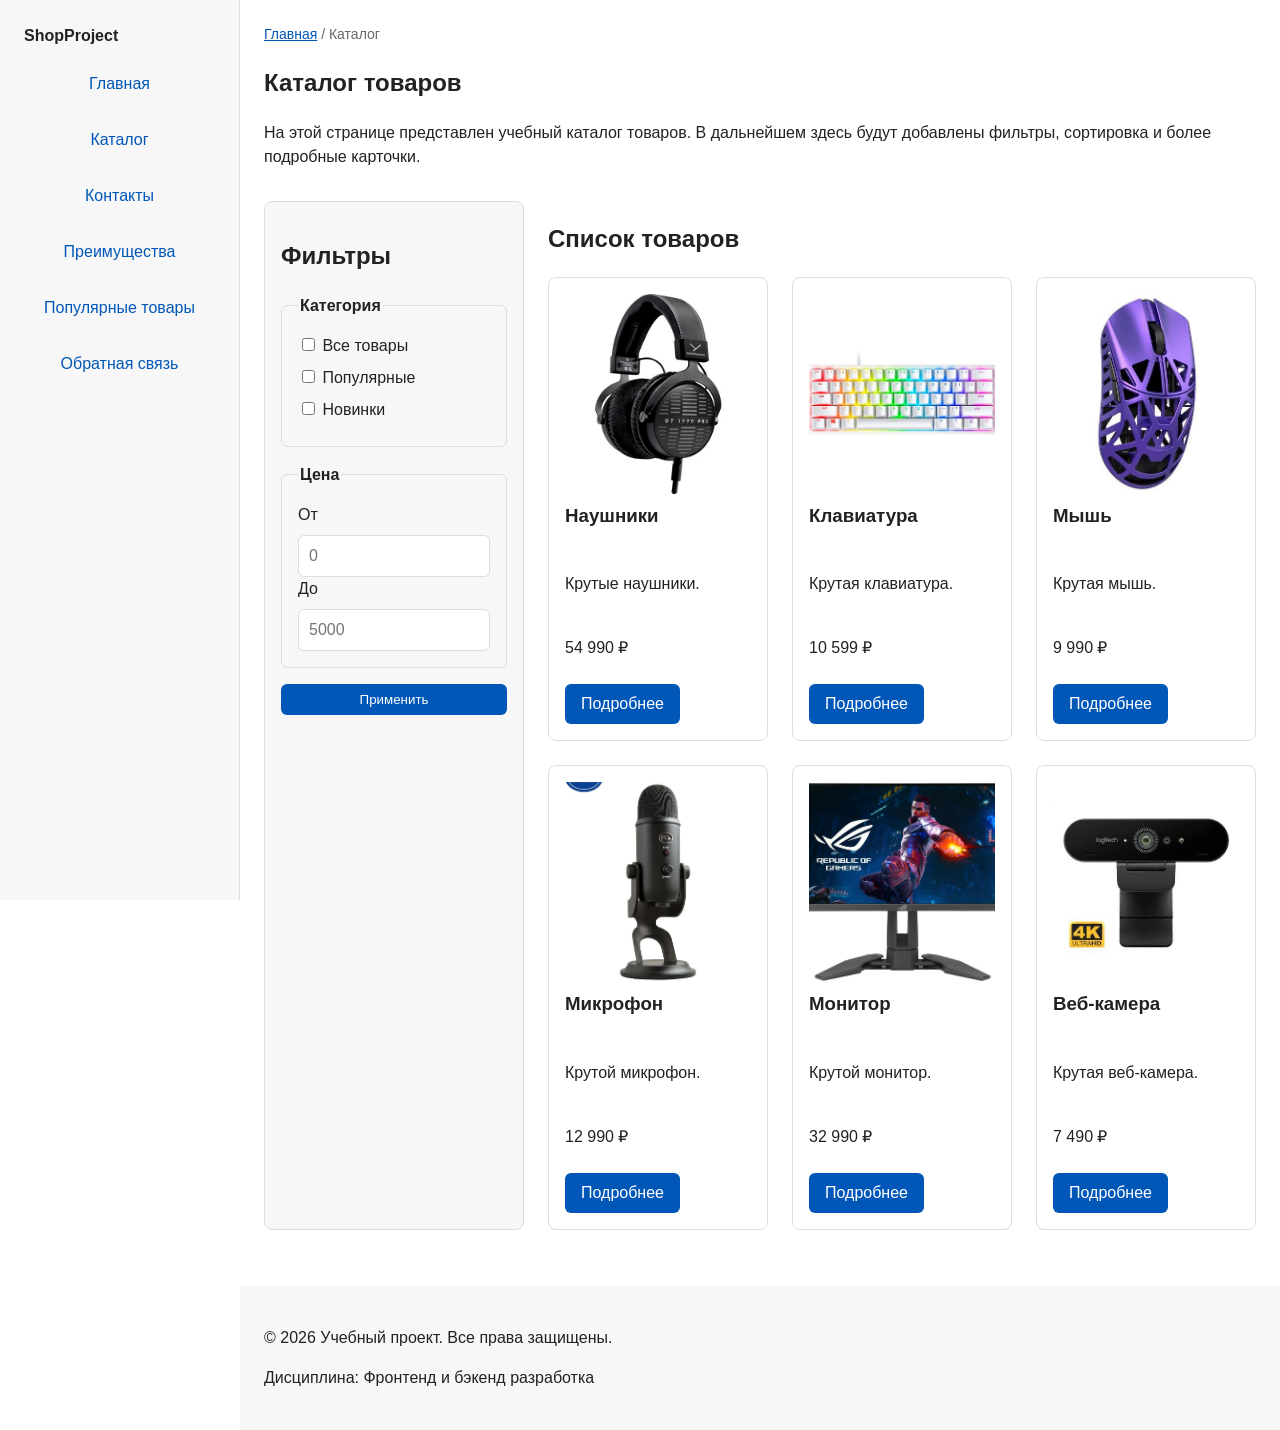
==== commit c962b220: "Merge pull request #7 from ofsyy/feature/flex-grid-navigation Add flex navigation and grid catalog l" ====
--- a/catalog.html
+++ b/catalog.html
@@ -40,9 +40,48 @@
       </p>
     </section>
 
-    <section class="section">
-      <h2>Список товаров</h2>
+    <section class="catalog-layout">
+      <aside class="catalog-filters">
+        <h2>Фильтры</h2>
 
+        <form class="filters-form" action="#" method="get">
+          <fieldset>
+            <legend>Категория</legend>
+
+            <label>
+              <input type="checkbox" name="category" value="all">
+              Все товары
+            </label>
+
+            <label>
+              <input type="checkbox" name="category" value="popular">
+              Популярные
+            </label>
+
+            <label>
+              <input type="checkbox" name="category" value="new">
+              Новинки
+            </label>
+          </fieldset>
+
+          <fieldset>
+            <legend>Цена</legend>
+
+            <label for="price-from">От</label>
+            <input id="price-from" name="price-from" type="number" min="0" placeholder="0">
+
+            <label for="price-to">До</label>
+            <input id="price-to" name="price-to" type="number" min="0" placeholder="5000">
+          </fieldset>
+
+          <button class="button" type="submit">Применить</button>
+        </form>
+      </aside>
+
+      <section class="catalog-products">
+        <h2>Список товаров</h2>
+
+        <div class="products-grid">
       <article class="product-card">
         <img
           class="product-card__image"
@@ -132,6 +171,8 @@
         <p class="product-card__price">7 490 ₽</p>
         <a class="button" href="index.html#popular">Подробнее</a>
       </article>
+        </div>
+      </section>
     </section>
   </main>
 
--- a/css/style.css
+++ b/css/style.css
@@ -163,13 +163,14 @@
 
 
 .site-nav__list {
-
-    padding: 0;
-
-    margin: 16px 0 0;
-
-    list-style: none;
-
+  display: flex;
+  flex-wrap: wrap;
+  justify-content: center;
+  align-items: center;
+  gap: var(--space-md);
+  padding: 0;
+  margin: var(--space-md) 0 0;
+  list-style: none;
 }
 
 
@@ -184,11 +185,7 @@
 
 
 
-.site-nav__list li {
-
-    margin-bottom: 8px;
-
-}
+
 
 
 
@@ -203,11 +200,11 @@
 
 
 .site-nav__list a {
-
-    color: #0057b8;
-
-    text-decoration: none;
-
+  display: inline-block;
+  padding: var(--space-sm) var(--space-md);
+  color: var(--color-primary);
+  text-decoration: none;
+  border-radius: var(--radius-sm);
 }
 
 
@@ -225,9 +222,8 @@
 
 
 .site-nav__list a:hover {
-
-    text-decoration: underline;
-
+  color: var(--color-white);
+  background-color: var(--color-primary);
 }
 
 
@@ -1068,30 +1064,26 @@
 
    =============================== */
 
-#popular {
-
+.products-grid {
   display: grid;
-
-  grid-template-columns: repeat(auto-fit, minmax(240px, 1fr));
-
-  gap: var(--space-md);
-
-}
-
-
-
-#popular h2 {
-
-  grid-column: 1 / -1;    /* заголовок на всю ширину */
-
-}
-
-
+  grid-template-columns: repeat(3, 1fr);
+  gap: var(--space-lg);
+}
 
 .product-card {
-
-  margin-bottom: 0;       /* отступ теперь задаёт gap */
-
+  display: flex;
+  flex-direction: column;
+  gap: var(--space-sm);
+  margin-bottom: 0;
+  padding: var(--space-md);
+  border: 1px solid var(--color-border);
+  border-radius: var(--radius-md);
+  background-color: var(--color-bg);
+}
+
+.product-card .button {
+  margin-top: auto;
+  align-self: flex-start;
 }
 
 
@@ -1163,3 +1155,58 @@
   outline: 2px dashed var(--color-primary);
   outline-offset: 4px;
 }
+
+
+/* ===============================
+   10. Страница каталога
+   =============================== */
+
+.catalog-layout {
+  max-width: var(--container-width);
+  margin: 0 auto var(--space-xl);
+  display: grid;
+  grid-template-columns: 260px 1fr;
+  grid-template-areas: "filters products";
+  gap: var(--space-lg);
+}
+
+.catalog-filters {
+  grid-area: filters;
+  padding: var(--space-md);
+  border: 1px solid var(--color-border);
+  border-radius: var(--radius-md);
+  background-color: var(--color-surface);
+}
+
+.catalog-products {
+  grid-area: products;
+}
+
+.filters-form {
+  display: grid;
+  gap: var(--space-md);
+}
+
+.filters-form fieldset {
+  margin: 0;
+  padding: var(--space-md);
+  border: 1px solid var(--color-border);
+  border-radius: var(--radius-sm);
+}
+
+.filters-form legend {
+  font-weight: 700;
+}
+
+.filters-form label {
+  display: block;
+  margin-bottom: var(--space-sm);
+}
+
+.filters-form input[type="number"] {
+  width: 100%;
+  padding: 8px 10px;
+  border: 1px solid var(--color-border);
+  border-radius: var(--radius-sm);
+  font: inherit;
+}
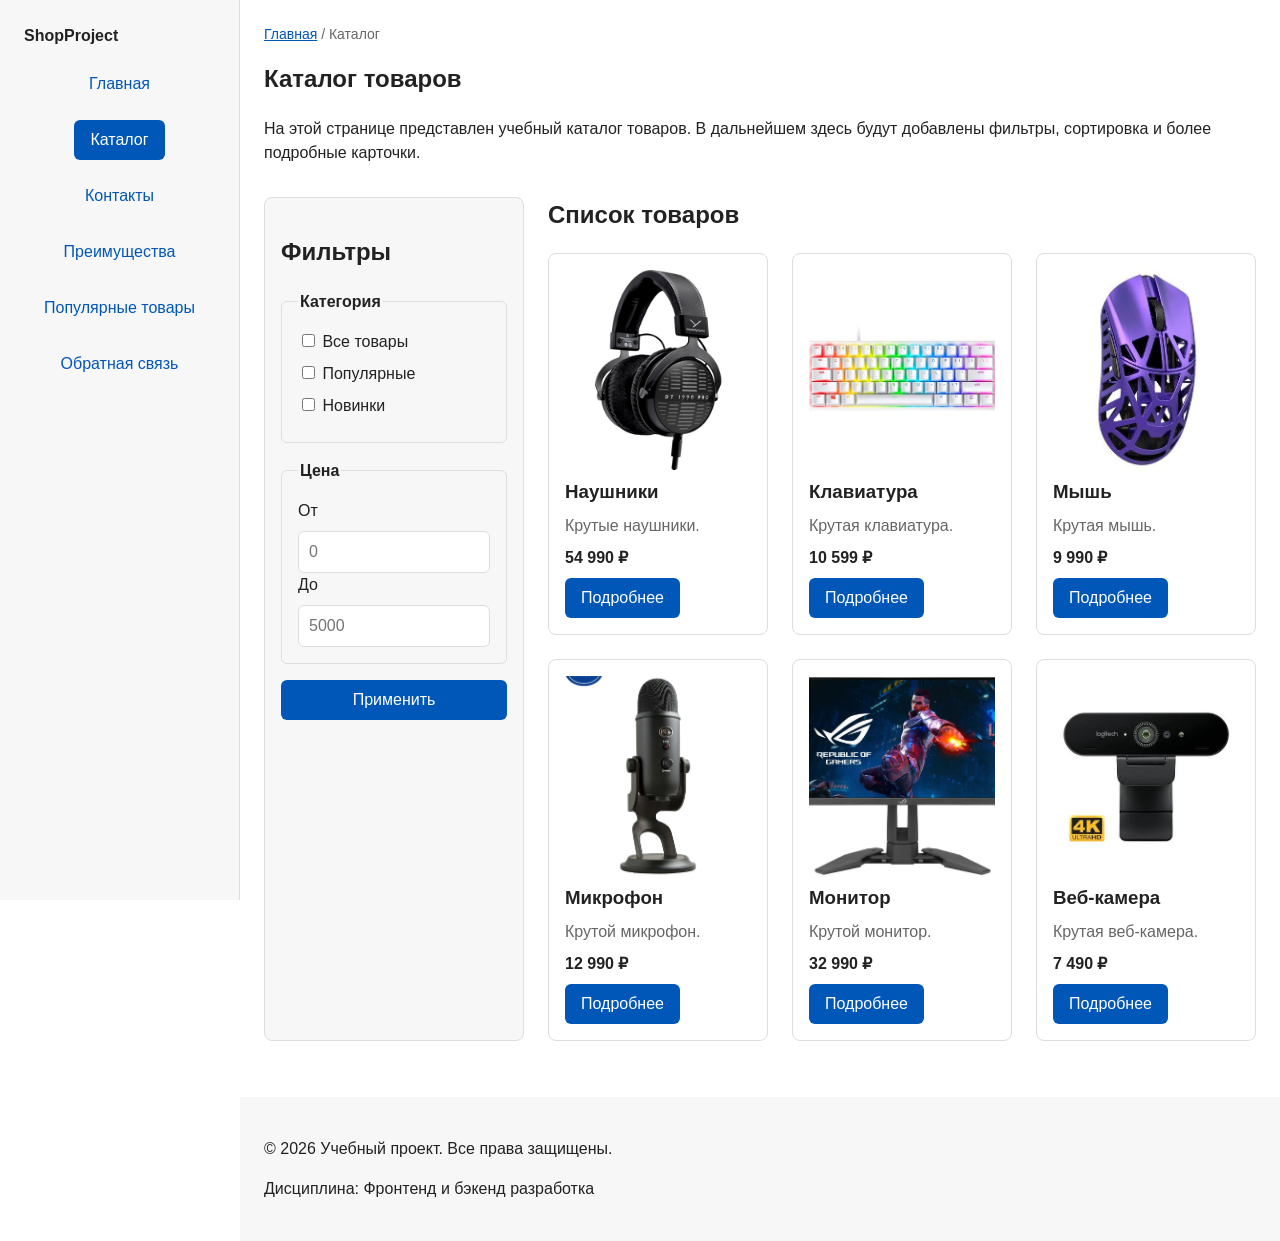
==== commit 7144bdd6: "Merge pull request #8 from ofsyy/refactor/bem-css-classes refactor: apply BEM naming to CSS classes" ====
--- a/catalog.html
+++ b/catalog.html
@@ -8,18 +8,30 @@
   <link rel="stylesheet" href="css/style.css">
 </head>
 <body>
-  <header>
-    <div class="site-header">
-      <a class="site-logo" href="index.html">ShopProject</a>
+  <header class="site-header">
+    <div class="site-header__inner">
+      <a class="site-header__logo" href="index.html">ShopProject</a>
 
       <nav class="site-nav" aria-label="Основная навигация">
         <ul class="site-nav__list">
-          <li><a href="index.html">Главная</a></li>
-          <li><a href="catalog.html">Каталог</a></li>
-          <li><a href="contacts.html">Контакты</a></li>
-          <li><a href="index.html#advantages">Преимущества</a></li>
-          <li><a href="index.html#popular">Популярные товары</a></li>
-          <li><a href="index.html#contacts">Обратная связь</a></li>
+          <li class="site-nav__item">
+            <a class="site-nav__link" href="index.html">Главная</a>
+          </li>
+          <li class="site-nav__item">
+            <a class="site-nav__link site-nav__link--active" href="catalog.html">Каталог</a>
+          </li>
+          <li class="site-nav__item">
+            <a class="site-nav__link" href="contacts.html">Контакты</a>
+          </li>
+          <li class="site-nav__item">
+            <a class="site-nav__link" href="index.html#advantages">Преимущества</a>
+          </li>
+          <li class="site-nav__item">
+            <a class="site-nav__link" href="index.html#popular">Популярные товары</a>
+          </li>
+          <li class="site-nav__item">
+            <a class="site-nav__link" href="index.html#contacts">Обратная связь</a>
+          </li>
         </ul>
       </nav>
     </div>
@@ -27,12 +39,12 @@
 
   <main>
     <nav class="breadcrumbs" aria-label="Хлебные крошки">
-      <a href="index.html">Главная</a>
-      <span>Каталог</span>
+      <a class="breadcrumbs__link" href="index.html">Главная</a>
+      <span class="breadcrumbs__current">Каталог</span>
     </nav>
 
     <section class="section">
-      <h1>Каталог товаров</h1>
+      <h1 class="section__title">Каталог товаров</h1>
       <p>
         На этой странице представлен учебный каталог товаров.
         В дальнейшем здесь будут добавлены фильтры, сортировка и более
@@ -45,41 +57,41 @@
         <h2>Фильтры</h2>
 
         <form class="filters-form" action="#" method="get">
-          <fieldset>
-            <legend>Категория</legend>
+          <fieldset class="filters-form__fieldset">
+            <legend class="filters-form__legend">Категория</legend>
 
-            <label>
+            <label class="filters-form__label">
               <input type="checkbox" name="category" value="all">
               Все товары
             </label>
 
-            <label>
+            <label class="filters-form__label">
               <input type="checkbox" name="category" value="popular">
               Популярные
             </label>
 
-            <label>
+            <label class="filters-form__label">
               <input type="checkbox" name="category" value="new">
               Новинки
             </label>
           </fieldset>
 
-          <fieldset>
-            <legend>Цена</legend>
+          <fieldset class="filters-form__fieldset">
+            <legend class="filters-form__legend">Цена</legend>
 
-            <label for="price-from">От</label>
-            <input id="price-from" name="price-from" type="number" min="0" placeholder="0">
+            <label class="filters-form__label" for="price-from">От</label>
+            <input class="filters-form__input" id="price-from" name="price-from" type="number" min="0" placeholder="0">
 
-            <label for="price-to">До</label>
-            <input id="price-to" name="price-to" type="number" min="0" placeholder="5000">
+            <label class="filters-form__label" for="price-to">До</label>
+            <input class="filters-form__input" id="price-to" name="price-to" type="number" min="0" placeholder="5000">
           </fieldset>
 
-          <button class="button" type="submit">Применить</button>
+          <button class="button button--primary" type="submit">Применить</button>
         </form>
       </aside>
 
       <section class="catalog-products">
-        <h2>Список товаров</h2>
+        <h2 class="section__title">Список товаров</h2>
 
         <div class="products-grid">
       <article class="product-card">
@@ -94,7 +106,7 @@
         <h3 class="product-card__title">Наушники</h3>
         <p class="product-card__description">Крутые наушники.</p>
         <p class="product-card__price">54 990 ₽</p>
-        <a class="button" href="index.html#popular">Подробнее</a>
+        <a class="button button--primary product-card__button" href="index.html#popular">Подробнее</a>
       </article>
 
       <article class="product-card">
@@ -109,7 +121,7 @@
         <h3 class="product-card__title">Клавиатура</h3>
         <p class="product-card__description">Крутая клавиатура.</p>
         <p class="product-card__price">10 599 ₽</p>
-        <a class="button" href="index.html#popular">Подробнее</a>
+        <a class="button button--primary product-card__button" href="index.html#popular">Подробнее</a>
       </article>
 
       <article class="product-card">
@@ -124,7 +136,7 @@
         <h3 class="product-card__title">Мышь</h3>
         <p class="product-card__description">Крутая мышь.</p>
         <p class="product-card__price">9 990 ₽</p>
-        <a class="button" href="index.html#popular">Подробнее</a>
+        <a class="button button--primary product-card__button" href="index.html#popular">Подробнее</a>
       </article>
 
       <article class="product-card">
@@ -139,7 +151,7 @@
         <h3 class="product-card__title">Микрофон</h3>
         <p class="product-card__description">Крутой микрофон.</p>
         <p class="product-card__price">12 990 ₽</p>
-        <a class="button" href="index.html#popular">Подробнее</a>
+        <a class="button button--primary product-card__button" href="index.html#popular">Подробнее</a>
       </article>
 
       <article class="product-card">
@@ -154,7 +166,7 @@
         <h3 class="product-card__title">Монитор</h3>
         <p class="product-card__description">Крутой монитор.</p>
         <p class="product-card__price">32 990 ₽</p>
-        <a class="button" href="index.html#popular">Подробнее</a>
+        <a class="button button--primary product-card__button" href="index.html#popular">Подробнее</a>
       </article>
 
       <article class="product-card">
@@ -169,14 +181,14 @@
         <h3 class="product-card__title">Веб-камера</h3>
         <p class="product-card__description">Крутая веб-камера.</p>
         <p class="product-card__price">7 490 ₽</p>
-        <a class="button" href="index.html#popular">Подробнее</a>
+        <a class="button button--primary product-card__button" href="index.html#popular">Подробнее</a>
       </article>
         </div>
       </section>
     </section>
   </main>
 
-  <footer>
+  <footer class="site-footer">
     <p>&copy; 2026 Учебный проект. Все права защищены.</p>
     <p>Дисциплина: Фронтенд и бэкенд разработка</p>
   </footer>
--- a/css/style.css
+++ b/css/style.css
@@ -1,166 +1,147 @@
-/* 
-
-  Универсальное правило для всех элементов.
-
-  border-box делает расчёт размеров более понятным:
-
-  width включает content, padding и border.
-
-*/
-
-
+/* ===============================
+   1. Переменные проекта
+   =============================== */
+
+:root {
+  /* Основные цвета проекта */
+  --color-bg: #ffffff;
+  --color-text: #222222;
+  --color-muted: #666666;
+  --color-primary: #0057b8;
+  --color-primary-dark: #003f86;
+  --color-border: #dddddd;
+  --color-surface: #f7f7f7;
+  --color-surface-accent: #eef5ff;
+  --color-danger: #b00020;
+  --color-success: #168a2f;
+  --color-success-bg: #eefaf0;
+  --color-white: #ffffff;
+
+  /* Отступы */
+  --space-xs: 4px;
+  --space-sm: 8px;
+  --space-md: 16px;
+  --space-lg: 24px;
+  --space-xl: 32px;
+
+  /* Скругления */
+  --radius-sm: 6px;
+  --radius-md: 8px;
+  --radius-lg: 12px;
+
+  /* Размеры */
+  --container-width: 1100px;
+}
+
+
+/* ===============================
+   2. Базовые стили
+   =============================== */
 
 * {
-
-    box-sizing: border-box;
-
-}
-
-
-
-.product-card__image {
-
-    width: 200px;        /* ширина */
-
-    height: 200px;       /* высота */
-
-    object-fit: cover;   /* чтобы не искажалось */
-
-}
-
-/*
-
-  Убираем стандартный внешний отступ браузера у body.
-
-  Без этого вокруг страницы может появиться белая рамка.
-
-*/
-
-
-
-
-
-
-
-
-
-/*
-
-  Задаём внутренние отступы для основных областей страницы.
-
-  Это делает содержимое визуально отделённым от краёв окна браузера.
-
-*/
-
-
-
-header,
-
-main,
-
-footer {
-
+  box-sizing: border-box;
+}
+
+html {
+  scroll-behavior: smooth;
+}
+
+body {
+  margin: 0;
+  font-family: Arial, sans-serif;
+  line-height: 1.5;
+  color: var(--color-text);
+  background-color: var(--color-bg);
+}
+
+main {
   padding: var(--space-lg);
-
-}
-
-
-
-
-
-
-
-/*
-
-  Оформляем шапку страницы.
-
-  Пока используется простой светло-серый фон.
-
-*/
-
-
-
-header {
-
-    background-color: var(--color-surface);
-
-}
-
-
-
-
-
-/*
-
-  Оформляем подвал страницы тем же фоном,
-
-  чтобы визуально отделить его от основного содержимого.
-
-*/
-
-
-
-footer {
-
-    background-color: var(--color-surface);
-
-}
-
-
-
-
-
-/*
-
-  Ограничиваем ширину содержимого шапки,
-
-  чтобы оно не растягивалось слишком сильно на широких экранах.
-
-*/
-
-
+}
+
+:target {
+  outline: 2px dashed var(--color-primary);
+  outline-offset: 4px;
+}
+
+
+/* ===============================
+   3. Общие элементы интерфейса
+   =============================== */
+
+a {
+  color: var(--color-primary);
+}
+
+a:hover {
+  color: var(--color-primary-dark);
+}
+
+a:focus-visible {
+  outline: 2px solid var(--color-primary);
+  outline-offset: 3px;
+}
+
+.button {
+  display: inline-block;
+  padding: var(--space-sm) var(--space-md);
+  border: none;
+  border-radius: var(--radius-sm);
+  font: inherit;
+  text-decoration: none;
+  cursor: pointer;
+}
+
+.button--primary {
+  color: var(--color-white);
+  background-color: var(--color-primary);
+}
+
+.button--primary:hover {
+  background-color: var(--color-primary-dark);
+}
+
+.button--secondary {
+  color: var(--color-primary);
+  background-color: transparent;
+  border: 1px solid var(--color-primary);
+}
+
+.button--secondary:hover {
+  color: var(--color-white);
+  background-color: var(--color-primary);
+}
+
+.button:focus-visible {
+  outline: 2px solid var(--color-primary);
+  outline-offset: 3px;
+}
+
+.button:disabled,
+.button--disabled {
+  opacity: 0.6;
+  cursor: not-allowed;
+}
+
+
+/* ===============================
+   4. Шапка и навигация
+   =============================== */
 
 .site-header {
-
-    max-width: 1100px;
-
-    margin: 0 auto;
-
-}
-
-
-
-
-
-/*
-
-  Оформляем текстовый логотип.
-
-*/
-
-
-
-.site-logo {
-
-    font-weight: bold;
-
-    text-decoration: none;
-
-    color: #222222;
-
-}
-
-
-
-
-
-/*
-
-  Убираем стандартные отступы и маркеры списка навигации.
-
-*/
-
-
+  background-color: var(--color-surface);
+}
+
+.site-header__inner {
+  max-width: var(--container-width);
+  margin: 0 auto;
+  padding: var(--space-lg);
+}
+
+.site-header__logo {
+  font-weight: 700;
+  color: var(--color-text);
+  text-decoration: none;
+}
 
 .site-nav__list {
   display: flex;
@@ -173,33 +154,7 @@
   list-style: none;
 }
 
-
-
-
-
-/*
-
-  Добавляем расстояние между пунктами меню.
-
-*/
-
-
-
-
-
-
-
-
-
-/*
-
-  Оформляем ссылки меню.
-
-*/
-
-
-
-.site-nav__list a {
+.site-nav__link {
   display: inline-block;
   padding: var(--space-sm) var(--space-md);
   color: var(--color-primary);
@@ -207,861 +162,83 @@
   border-radius: var(--radius-sm);
 }
 
-
-
-
-
-/*
-
-  При наведении мыши подчёркиваем ссылку.
-
-  Подробно состояния интерфейса будут рассмотрены в практической работе 1.7.
-
-*/
-
-
-
-.site-nav__list a:hover {
+.site-nav__link:hover {
   color: var(--color-white);
   background-color: var(--color-primary);
 }
 
-
-
-
-
-/*
-
-  Hero-блок — первый крупный блок страницы.
-
-  Он визуально отделяется от остальных разделов фоном и отступами.
-
-*/
-
-
+.site-nav__link:focus-visible {
+  outline: 2px solid var(--color-primary);
+  outline-offset: 3px;
+}
+
+.site-nav__link--active {
+  color: var(--color-white);
+  background-color: var(--color-primary);
+}
+
+.breadcrumbs {
+  max-width: var(--container-width);
+  margin: 0 auto var(--space-md);
+  font-size: 14px;
+  color: var(--color-muted);
+}
+
+.breadcrumbs__link {
+  color: var(--color-primary);
+}
+
+.breadcrumbs__current::before {
+  content: " / ";
+  color: var(--color-muted);
+}
+
+
+/* ===============================
+   5. Компоненты страницы
+   =============================== */
 
 .hero {
-
-    max-width: 1100px;
-
-    margin: 0 auto 32px;
-
-    padding: 32px 20px;
-
-    background-color: #eef5ff;
-
-    border-radius: 12px;
-
-}
-
-
-
-
-
-/*
-
-  Общий класс для разделов страницы.
-
-*/
-
-
+  max-width: var(--container-width);
+  margin: 0 auto var(--space-xl);
+  padding: var(--space-xl) var(--space-lg);
+  background-color: var(--color-surface-accent);
+  border-radius: var(--radius-lg);
+}
 
 .section {
-
-    max-width: 1100px;
-
-    margin: 0 auto 32px;
-
-}
-
-
-
-
-
-/*
-
-  Убираем лишний верхний отступ у заголовков разделов.
-
-*/
-
-
-
-.section h2 {
-
-    margin-top: 0;
-
-}
-
-
-
-
-
-/*
-
-  Карточка товара — самостоятельный блок.
-
-  На следующих занятиях карточки будут доработаны и выстроены в сетку.
-
-*/
-
-
-
-.product-card {
-
-    margin-bottom: var(--space-md);
-
+  max-width: var(--container-width);
+  margin: 0 auto var(--space-xl);
+}
+
+.section__title {
+  margin-top: 0;
+}
+
+.aside-info {
+  max-width: var(--container-width);
+  margin: 0 auto var(--space-xl);
   padding: var(--space-md);
-
-  border: 1px solid var(--color-border);
-
-  border-radius: var(--radius-md);
-
-  background-color: var(--color-bg);
-
-
-
-}
-
-
-
-
-
-/*
-
-  Убираем лишний верхний отступ у заголовка карточки.
-
-*/
-
-
-
-.product-card:hover {
-
-  border-color: var(--color-primary);
-
-}
-
-
-
-.product-card h3 {
-
-  margin-top: 0;
-
-}
-
-
-
-
-
-
-
-/*
-
-  Пока это обычная ссылка, но визуально она оформляется как кнопка.
-
-*/
-
-
-
-.button {
-
-  display: inline-block;
-
-  padding: var(--space-sm) var(--space-md);
-
-  color: var(--color-white);
-
-  background-color: var(--color-primary);
-
-  text-decoration: none;
-
-  border: none;
-
-  border-radius: var(--radius-sm);
-
-  cursor: pointer;
-
-}
-
-
-
-.button:hover {
-
-  background-color: var(--color-primary-dark);
-
-}
-
-
-
-.button:focus-visible {
-
-  outline: 2px solid var(--color-primary);
-
-  outline-offset: 3px;
-
-}
-
-
-
-.button:disabled {
-
-  opacity: 0.6;
-
-  cursor: not-allowed;
-
-}
-
-
-
-
-
-
-
-/*
-
-  Простое состояние наведения для кнопки.
-
-*/
-
-
-
-.button:hover {
-
-    background-color: #003f86;
-
-}
-
-
-
-
-
-/*
-
-  Дополнительный информационный блок.
-
-*/
-
-
-
-.aside-info {
-
-    max-width: var(--container-width);
-
-  margin: 0 auto var(--space-xl);
-
+  border-left: 4px solid var(--color-primary);
+  background-color: var(--color-surface);
+}
+
+.success-message {
+  max-width: var(--container-width);
+  margin: var(--space-lg) auto;
   padding: var(--space-md);
-
-  border-left: 4px solid var(--color-primary);
-
+  border-left: 4px solid var(--color-success);
+  background-color: var(--color-success-bg);
+}
+
+.site-footer {
+  padding: var(--space-lg);
   background-color: var(--color-surface);
-
-
-
-}
-
-
-
-
-
-/*
-
-  Модальное окно.
-
-  Элемент dialog сам умеет открываться поверх страницы.
-
-*/
-
-
-
-.order-dialog {
-
-    width: min(100% - 32px, 560px);
-
-    padding: 24px;
-
-    border: none;
-
-    border-radius: 12px;
-
-}
-
-
-
-
-
-/*
-
-  Затемнение фона за модальным окном.
-
-*/
-
-
-
-.order-dialog::backdrop {
-
-    background-color: rgba(0, 0, 0, 0.5);
-
-}
-
-
-
-
-
-/*
-
-  Поле формы.
-
-  Каждый блок получает нижний отступ.
-
-*/
-
-
-
-.form-field {
-
-    margin-bottom: 16px;
-
-}
-
-
-
-
-
-/*
-
-  Подпись поля.
-
-*/
-
-
-
-.form-field label {
-
-    display: block;
-
-    margin-bottom: 6px;
-
-}
-
-
-
-
-
-/*
-
-  Основные поля формы.
-
-*/
-
-
-
-.form-field input,
-
-.form-field select,
-
-.form-field textarea {
-
-    width: 100%;
-
-    padding: 10px 12px;
-
-    border: 1px solid #cccccc;
-
-    border-radius: 6px;
-
-    font: inherit;
-
-}
-
-
-
-
-
-/*
-
-  Checkbox не должен занимать всю ширину.
-
-*/
-
-
-
-.form-field input[type="checkbox"] {
-
-    width: auto;
-
-}
-
-
-
-
-
-/*
-
-  Подсказка под полем телефона.
-
-*/
-
-
-
-.form-field small {
-
-    display: block;
-
-    margin-top: 4px;
-
-    color: #666666;
-
-}
-
-
-
-
-
-/*
-
-  Видимый фокус для клавиатурной навигации.
-
-*/
-
-
-
-.form-field input:focus-visible,
-
-.form-field select:focus-visible,
-
-.form-field textarea:focus-visible,
-
-.form-actions button:focus-visible {
-
-    outline: 2px solid #0057b8;
-
-    outline-offset: 2px;
-
-}
-
-
-
-
-
-/*
-
-  Подсветка ошибочных полей.
-
-  Атрибут aria-invalid будет добавляться через JavaScript.
-
-*/
-
-
-
-[aria-invalid="true"] {
-
-    border-color: #b00020;
-
-}
-
-
-
-
-
-/*
-
-  Кнопки формы.
-
-*/
-
-
-
-.form-actions {
-
-    display: flex;
-
-    gap: 12px;
-
-    margin-top: 20px;
-
-}
-
-
-
-
-
-/*
-
-  Сообщение об успешной отправке.
-
-*/
-
-
-
-.success-message {
-
-    max-width: var(--container-width);
-
-  margin: var(--space-lg) auto;
-
-  padding: var(--space-md);
-
-  border-left: 4px solid var(--color-success);
-
-  background-color: var(--color-success-bg);
-
-
-
-}
-
-
-
-
-
-/* ===============================
-
-   1. Переменные проекта
-
-   =============================== */
-
-:root {
-
-  /* Основные цвета проекта */
-
-  --color-bg: #ffffff;
-
-  --color-text: #222222;
-
-  --color-muted: #666666;
-
-  --color-primary: #0057b8;
-
-  --color-primary-dark: #003f86;
-
-  --color-border: #dddddd;
-
-  --color-surface: #f7f7f7;
-
-  --color-surface-accent: #eef5ff;
-
-  --color-danger: #b00020;
-
-  --color-success: #168a2f;
-
-  --color-success-bg: #eefaf0;
-
-  --color-white: #ffffff;
-
-
-
-  /* Отступы */
-
-  --space-xs: 4px;
-
-  --space-sm: 8px;
-
-  --space-md: 16px;
-
-  --space-lg: 24px;
-
-  --space-xl: 32px;
-
-
-
-  /* Скругления */
-
-  --radius-sm: 6px;
-
-  --radius-md: 8px;
-
-  --radius-lg: 12px;
-
-
-
-  /* Размеры */
-
-  --container-width: 1100px;
-
-}
-
-
-
-/* ===============================
-
-   2. Базовые стили
-
-   =============================== */
-
-* {
-
-  box-sizing: border-box;
-
-}
-
-
-
-body {
-
-  margin: 0;
-
-  font-family: Arial, sans-serif;
-
-  line-height: 1.5;
-
-  color: var(--color-text);
-
-  background-color: var(--color-bg);
-
-}
-
-
-
-
-
-/* ===============================
-
-   3. Общие элементы интерфейса
-
-   =============================== */
-
-a {
-
-  color: var(--color-primary);
-
-}
-
-
-
-a:hover {
-
-  color: var(--color-primary-dark);
-
-}
-
-
-
-a:focus-visible {
-
-  outline: 2px solid var(--color-primary);
-
-  outline-offset: 3px;
-
-}
-
-
-
-/* ===============================
-
-   4. Компоненты страницы
-
-   =============================== */
-
-.hero {
-
-  max-width: var(--container-width);
-
-  margin: 0 auto var(--space-xl);
-
-  padding: var(--space-xl) var(--space-lg);
-
-  background-color: var(--color-surface-accent);
-
-  border-radius: var(--radius-lg);
-
-}
-
-
-
-.section {
-
-  max-width: var(--container-width);
-
-  margin: 0 auto var(--space-xl);
-
-}
-
-
-
-.section h2 {
-
-  margin-top: 0;
-
-}
-
-
-
-/* ===============================
-
-   5. Форма и модальное окно
-
-   =============================== */
-
-.order-dialog {
-
-  width: min(100% - 32px, 560px);
-
-  padding: var(--space-lg);
-
-  border: none;
-
-  border-radius: var(--radius-lg);
-
-}
-
-
-
-.order-dialog::backdrop {
-
-  background-color: rgba(0, 0, 0, 0.5);
-
-}
-
-
-
-.form-field {
-
-  margin-bottom: var(--space-md);
-
-}
-
-
-
-.form-field label {
-
-  display: block;
-
-  margin-bottom: var(--space-xs);
-
-}
-
-
-
-.form-field input,
-
-.form-field select,
-
-.form-field textarea {
-
-  width: 100%;
-
-  padding: 10px 12px;
-
-  border: 1px solid var(--color-border);
-
-  border-radius: var(--radius-sm);
-
-  font: inherit;
-
-}
-
-
-
-.form-field input[type="checkbox"] {
-
-  width: auto;
-
-}
-
-
-
-.form-field small {
-
-  display: block;
-
-  margin-top: var(--space-xs);
-
-  color: var(--color-muted);
-
-}
-
-.form-field input:hover,
-
-.form-field select:hover,
-
-.form-field textarea:hover {
-
-  border-color: var(--color-primary);
-
-}
-
-
-
-.form-field input:focus-visible,
-
-.form-field select:focus-visible,
-
-.form-field textarea:focus-visible,
-
-.form-actions button:focus-visible {
-
-  outline: 2px solid var(--color-primary);
-
-  outline-offset: 3px;
-
-}
-
-
-
-[aria-invalid="true"] {
-
-  border-color: var(--color-danger);
-
-}
-
-/* ===============================
-
-   6. Боковое меню, которое едет за экраном
-
-   =============================== */
-
-body {
-
-  display: grid;
-
-  grid-template-columns: 240px 1fr;
-
-  align-items: start;
-
-}
-
-
-
-header {
-
-  grid-column: 1;
-
-  grid-row: 1 / span 2;   /* занимает высоту main + footer */
-
-  position: sticky;
-
-  top: 0;                 /* прилипает к верху окна при прокрутке */
-
-  align-self: start;
-
-  min-height: 100vh;
-
-  border-right: 1px solid var(--color-border);
-
-}
-
-
-
-main   { grid-column: 2; grid-row: 1; }
-
-footer { grid-column: 2; grid-row: 2; }
-
-.success-message { grid-column: 2; }
-
-
-
-.site-header {
-
-  max-width: none;
-
-  margin: 0;
-
-}
-
-
-
-/* ===============================
-
-   7. Горизонтальные карточки товаров
-
+}
+
+
+/* ===============================
+   6. Карточки товаров
    =============================== */
 
 .products-grid {
@@ -1074,91 +251,57 @@
   display: flex;
   flex-direction: column;
   gap: var(--space-sm);
-  margin-bottom: 0;
   padding: var(--space-md);
   border: 1px solid var(--color-border);
   border-radius: var(--radius-md);
   background-color: var(--color-bg);
 }
 
-.product-card .button {
+.product-card:hover {
+  border-color: var(--color-primary);
+}
+
+.product-card--featured {
+  border-color: var(--color-primary);
+}
+
+.product-card--discount {
+  border-color: var(--color-danger);
+}
+
+.product-card__image {
+  width: 100%;
+  height: 200px;
+  object-fit: cover;   /* чтобы не искажалось */
+}
+
+.product-card__title {
+  margin: 0;
+  color: var(--color-text);
+}
+
+.product-card__description {
+  margin: 0;
+  color: var(--color-muted);
+}
+
+.product-card__price {
+  margin: 0;
+  font-weight: 700;
+}
+
+.product-card--discount .product-card__price {
+  color: var(--color-danger);
+}
+
+.product-card__button {
   margin-top: auto;
   align-self: flex-start;
 }
 
 
-
-.product-card__image {
-
-  width: 100%;
-
-  height: 200px;
-
-}
-
-
-
-/* ===============================
-
-   8. Адаптив: на узких экранах меню сверху
-
-   =============================== */
-
-@media (max-width: 800px) {
-
-  body {
-
-    display: block;
-
-  }
-
-
-
-  header {
-
-    position: static;
-
-    min-height: 0;
-
-    border-right: none;
-
-  }
-
-}
-
-
-/* ===============================
-   9. Хлебные крошки и якоря
-   =============================== */
-
-.breadcrumbs {
-  max-width: var(--container-width);
-  margin: 0 auto var(--space-md);
-  font-size: 14px;
-  color: var(--color-muted);
-}
-
-.breadcrumbs a {
-  color: var(--color-primary);
-}
-
-.breadcrumbs span::before {
-  content: " / ";
-  color: var(--color-muted);
-}
-
-html {
-  scroll-behavior: smooth;
-}
-
-:target {
-  outline: 2px dashed var(--color-primary);
-  outline-offset: 4px;
-}
-
-
-/* ===============================
-   10. Страница каталога
+/* ===============================
+   7. Страница каталога
    =============================== */
 
 .catalog-layout {
@@ -1187,26 +330,140 @@
   gap: var(--space-md);
 }
 
-.filters-form fieldset {
+.filters-form__fieldset {
   margin: 0;
   padding: var(--space-md);
   border: 1px solid var(--color-border);
   border-radius: var(--radius-sm);
 }
 
-.filters-form legend {
+.filters-form__legend {
   font-weight: 700;
 }
 
-.filters-form label {
+.filters-form__label {
   display: block;
   margin-bottom: var(--space-sm);
 }
 
-.filters-form input[type="number"] {
+.filters-form__input {
   width: 100%;
   padding: 8px 10px;
   border: 1px solid var(--color-border);
   border-radius: var(--radius-sm);
   font: inherit;
 }
+
+
+/* ===============================
+   8. Форма и модальное окно
+   =============================== */
+
+.order-dialog {
+  width: min(100% - 32px, 560px);
+  padding: var(--space-lg);
+  border: none;
+  border-radius: var(--radius-lg);
+}
+
+.order-dialog::backdrop {
+  background-color: rgba(0, 0, 0, 0.5);
+}
+
+.order-dialog__title {
+  margin-top: 0;
+}
+
+.order-form__field {
+  margin-bottom: var(--space-md);
+}
+
+.order-form__label {
+  display: block;
+  margin-bottom: var(--space-xs);
+}
+
+.order-form__input,
+.order-form__select,
+.order-form__textarea {
+  width: 100%;
+  padding: 10px 12px;
+  border: 1px solid var(--color-border);
+  border-radius: var(--radius-sm);
+  font: inherit;
+}
+
+.order-form__checkbox {
+  width: auto;
+}
+
+.order-form__hint {
+  display: block;
+  margin-top: var(--space-xs);
+  color: var(--color-muted);
+}
+
+.order-form__input:hover,
+.order-form__select:hover,
+.order-form__textarea:hover {
+  border-color: var(--color-primary);
+}
+
+.order-form__input:focus-visible,
+.order-form__select:focus-visible,
+.order-form__textarea:focus-visible {
+  outline: 2px solid var(--color-primary);
+  outline-offset: 3px;
+}
+
+[aria-invalid="true"] {
+  border-color: var(--color-danger);
+}
+
+.order-form__actions {
+  display: flex;
+  gap: var(--space-md);
+  margin-top: var(--space-lg);
+}
+
+
+/* ===============================
+   9. Боковое меню, которое едет за экраном
+   =============================== */
+
+body {
+  display: grid;
+  grid-template-columns: 240px 1fr;
+  align-items: start;
+}
+
+.site-header {
+  grid-column: 1;
+  grid-row: 1 / span 2;   /* занимает высоту main + footer */
+  position: sticky;
+  top: 0;                 /* прилипает к верху окна при прокрутке */
+  align-self: start;
+  min-height: 100vh;
+  border-right: 1px solid var(--color-border);
+}
+
+main   { grid-column: 2; grid-row: 1; }
+.site-footer { grid-column: 2; grid-row: 2; }
+.success-message { grid-column: 2; }
+
+
+/* ===============================
+   10. Адаптив: на узких экранах меню сверху
+   =============================== */
+
+@media (max-width: 800px) {
+  body {
+    display: block;
+  }
+
+  .site-header {
+    position: static;
+    min-height: 0;
+    border-right: none;
+  }
+}
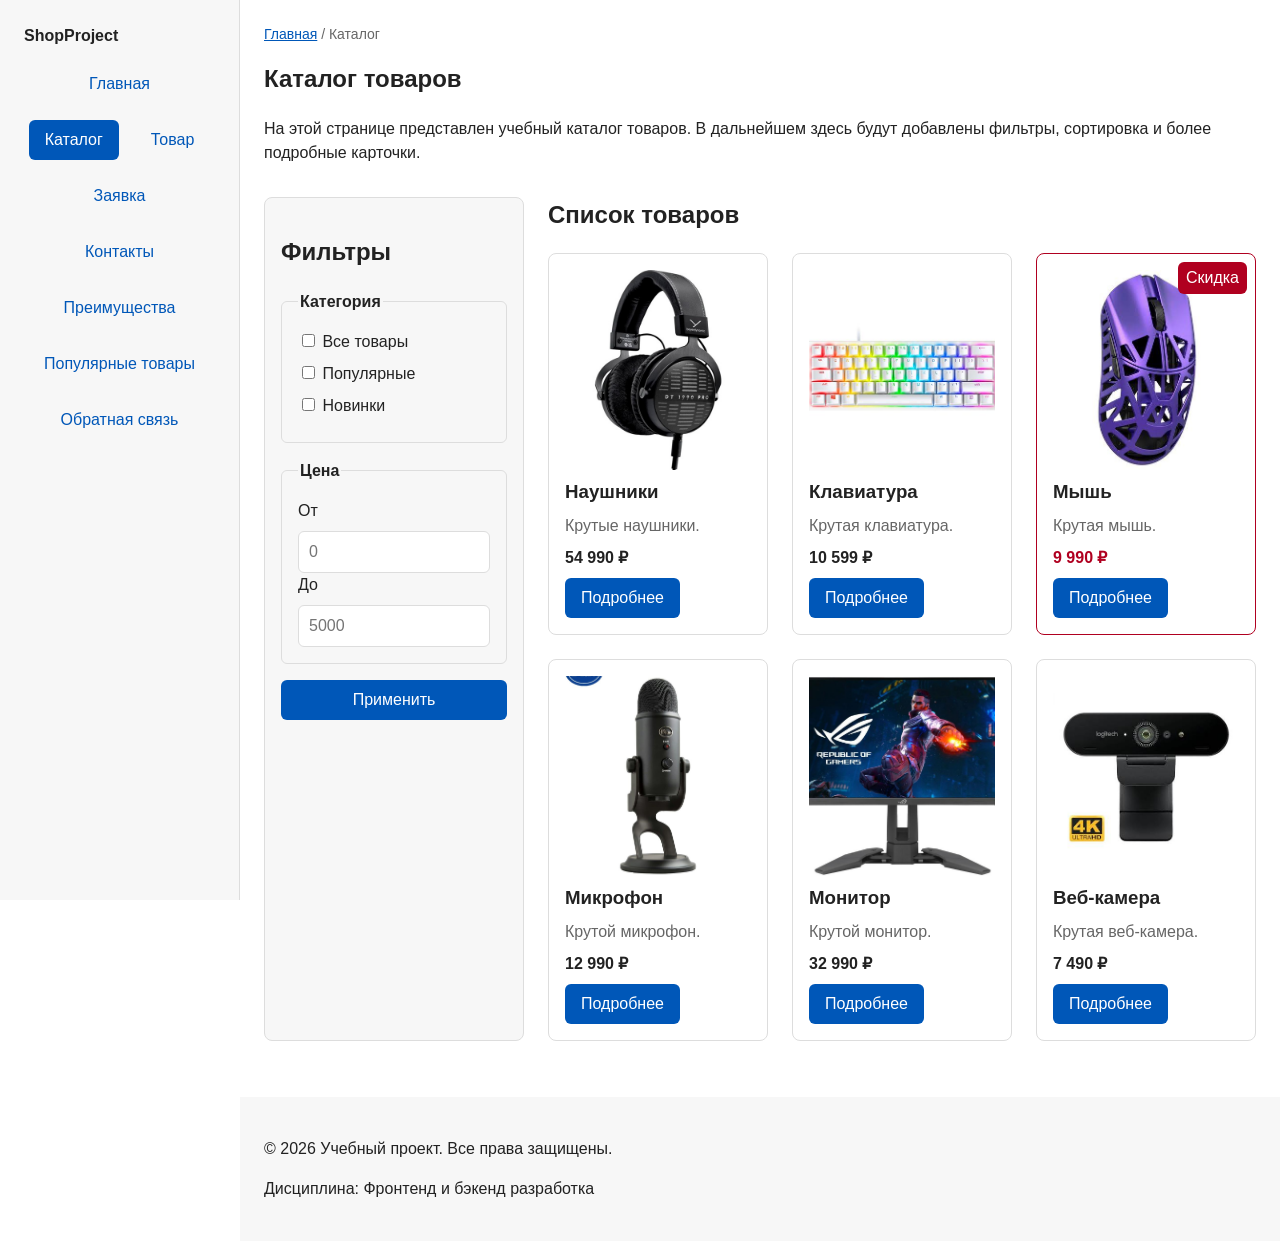
==== commit 265e48d8: "Merge pull request #9 from ofsyy/fix/kr1-final-check fix: prepare HTML CSS project for submission" ====
--- a/catalog.html
+++ b/catalog.html
@@ -21,6 +21,12 @@
             <a class="site-nav__link site-nav__link--active" href="catalog.html">Каталог</a>
           </li>
           <li class="site-nav__item">
+            <a class="site-nav__link" href="product.html">Товар</a>
+          </li>
+          <li class="site-nav__item">
+            <a class="site-nav__link" href="order.html">Заявка</a>
+          </li>
+          <li class="site-nav__item">
             <a class="site-nav__link" href="contacts.html">Контакты</a>
           </li>
           <li class="site-nav__item">
@@ -106,7 +112,7 @@
         <h3 class="product-card__title">Наушники</h3>
         <p class="product-card__description">Крутые наушники.</p>
         <p class="product-card__price">54 990 ₽</p>
-        <a class="button button--primary product-card__button" href="index.html#popular">Подробнее</a>
+        <a class="button button--primary product-card__button" href="product.html">Подробнее</a>
       </article>
 
       <article class="product-card">
@@ -121,10 +127,11 @@
         <h3 class="product-card__title">Клавиатура</h3>
         <p class="product-card__description">Крутая клавиатура.</p>
         <p class="product-card__price">10 599 ₽</p>
-        <a class="button button--primary product-card__button" href="index.html#popular">Подробнее</a>
-      </article>
-
-      <article class="product-card">
+        <a class="button button--primary product-card__button" href="product.html">Подробнее</a>
+      </article>
+
+      <article class="product-card product-card--discount">
+        <span class="product-card__badge">Скидка</span>
         <img
           class="product-card__image"
           src="images/mouse.jpg"
@@ -136,7 +143,7 @@
         <h3 class="product-card__title">Мышь</h3>
         <p class="product-card__description">Крутая мышь.</p>
         <p class="product-card__price">9 990 ₽</p>
-        <a class="button button--primary product-card__button" href="index.html#popular">Подробнее</a>
+        <a class="button button--primary product-card__button" href="product.html">Подробнее</a>
       </article>
 
       <article class="product-card">
@@ -151,7 +158,7 @@
         <h3 class="product-card__title">Микрофон</h3>
         <p class="product-card__description">Крутой микрофон.</p>
         <p class="product-card__price">12 990 ₽</p>
-        <a class="button button--primary product-card__button" href="index.html#popular">Подробнее</a>
+        <a class="button button--primary product-card__button" href="product.html">Подробнее</a>
       </article>
 
       <article class="product-card">
@@ -166,7 +173,7 @@
         <h3 class="product-card__title">Монитор</h3>
         <p class="product-card__description">Крутой монитор.</p>
         <p class="product-card__price">32 990 ₽</p>
-        <a class="button button--primary product-card__button" href="index.html#popular">Подробнее</a>
+        <a class="button button--primary product-card__button" href="product.html">Подробнее</a>
       </article>
 
       <article class="product-card">
@@ -181,7 +188,7 @@
         <h3 class="product-card__title">Веб-камера</h3>
         <p class="product-card__description">Крутая веб-камера.</p>
         <p class="product-card__price">7 490 ₽</p>
-        <a class="button button--primary product-card__button" href="index.html#popular">Подробнее</a>
+        <a class="button button--primary product-card__button" href="product.html">Подробнее</a>
       </article>
         </div>
       </section>
--- a/css/style.css
+++ b/css/style.css
@@ -188,6 +188,7 @@
   color: var(--color-primary);
 }
 
+.breadcrumbs__link + .breadcrumbs__link::before,
 .breadcrumbs__current::before {
   content: " / ";
   color: var(--color-muted);
@@ -248,6 +249,7 @@
 }
 
 .product-card {
+  position: relative;
   display: flex;
   flex-direction: column;
   gap: var(--space-sm);
@@ -297,6 +299,16 @@
 .product-card__button {
   margin-top: auto;
   align-self: flex-start;
+}
+
+.product-card__badge {
+  position: absolute;
+  top: var(--space-sm);
+  right: var(--space-sm);
+  padding: 4px 8px;
+  color: var(--color-white);
+  background-color: var(--color-danger);
+  border-radius: var(--radius-sm);
 }
 
 
@@ -427,8 +439,52 @@
 }
 
 
-/* ===============================
-   9. Боковое меню, которое едет за экраном
+.order-form--page {
+  max-width: 560px;
+}
+
+
+/* ===============================
+   9. Страница товара
+   =============================== */
+
+.product__image {
+  width: 300px;
+  height: 300px;
+  object-fit: cover;
+}
+
+.product__price {
+  font-size: 24px;
+  font-weight: 700;
+}
+
+.product-table {
+  width: 100%;
+  max-width: 560px;
+  border-collapse: collapse;
+}
+
+.product-table caption {
+  margin-bottom: var(--space-sm);
+  text-align: left;
+  font-weight: 700;
+}
+
+.product-table th,
+.product-table td {
+  padding: var(--space-sm) var(--space-md);
+  border: 1px solid var(--color-border);
+  text-align: left;
+}
+
+.product-table th {
+  background-color: var(--color-surface);
+}
+
+
+/* ===============================
+   10. Боковое меню, которое едет за экраном
    =============================== */
 
 body {
@@ -442,6 +498,7 @@
   grid-row: 1 / span 2;   /* занимает высоту main + footer */
   position: sticky;
   top: 0;                 /* прилипает к верху окна при прокрутке */
+  z-index: 10;
   align-self: start;
   min-height: 100vh;
   border-right: 1px solid var(--color-border);
@@ -453,7 +510,7 @@
 
 
 /* ===============================
-   10. Адаптив: на узких экранах меню сверху
+   11. Адаптив: на узких экранах меню сверху
    =============================== */
 
 @media (max-width: 800px) {
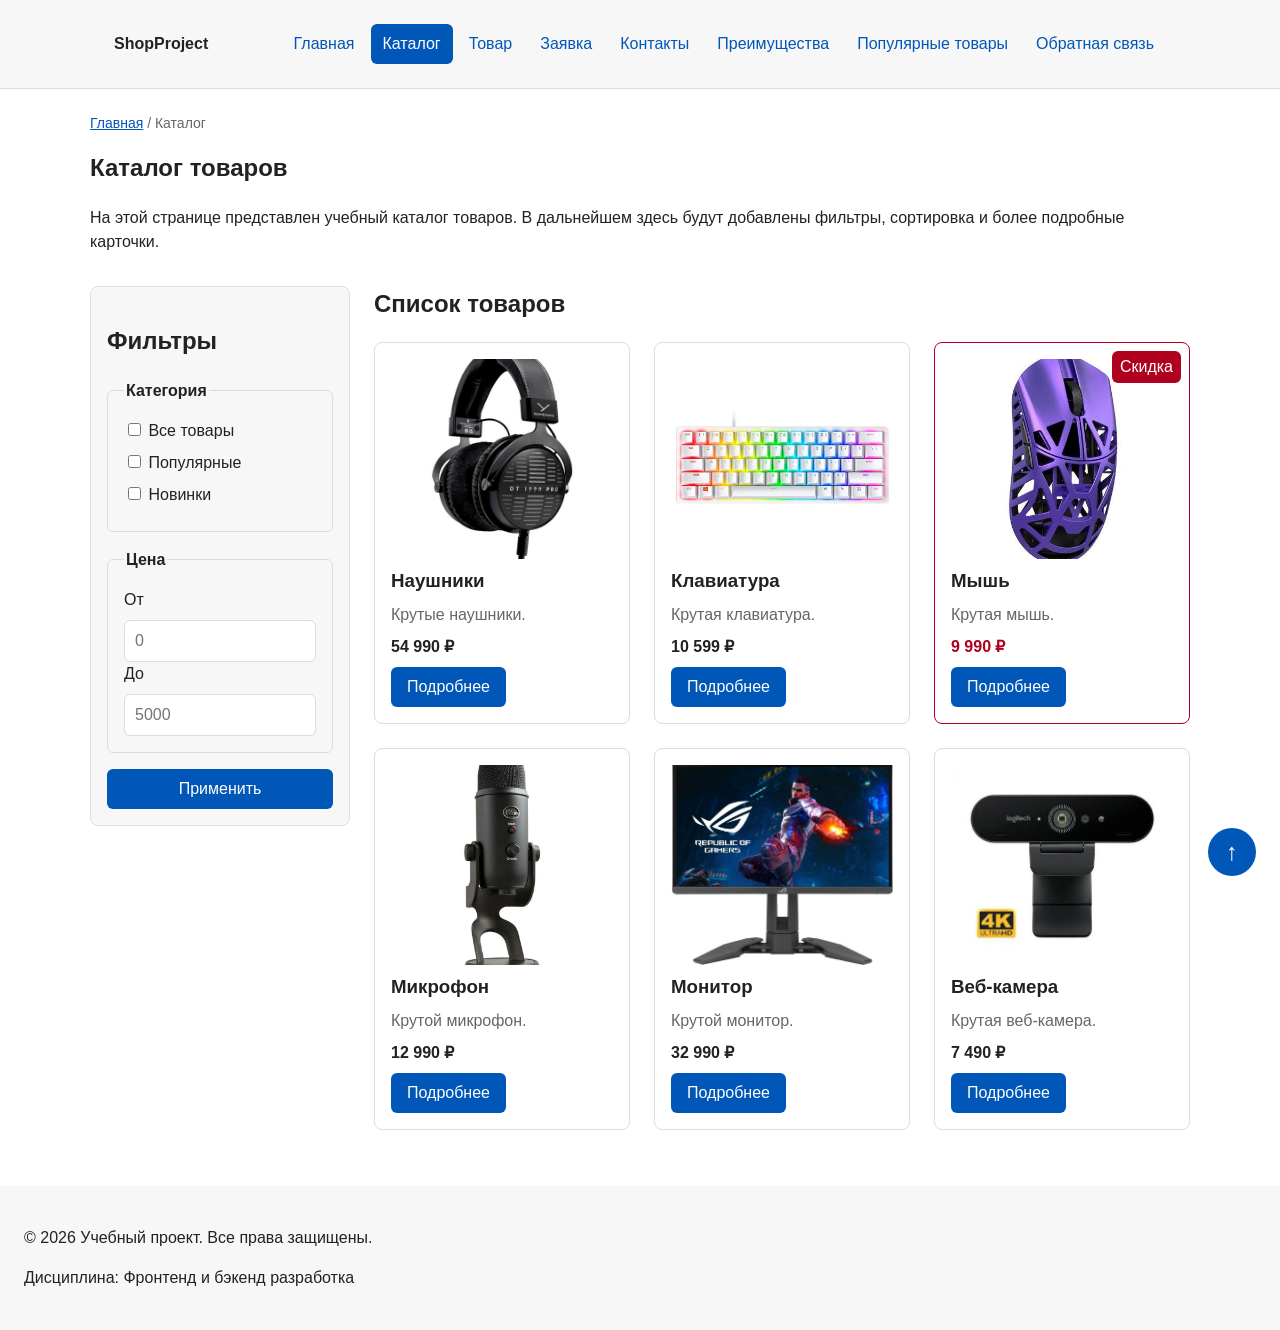
==== commit 8095682e: "feat: add reviews, FAQ, back-to-top button and extended specs table Co-Authored-By: Claude Opus 5.5 " ====
--- a/catalog.html
+++ b/catalog.html
@@ -199,5 +199,7 @@
     <p>&copy; 2026 Учебный проект. Все права защищены.</p>
     <p>Дисциплина: Фронтенд и бэкенд разработка</p>
   </footer>
+
+  <a class="to-top" href="#" aria-label="Наверх">↑</a>
 </body>
 </html>
--- a/css/style.css
+++ b/css/style.css
@@ -484,43 +484,137 @@
 
 
 /* ===============================
-   10. Боковое меню, которое едет за экраном
-   =============================== */
-
-body {
+   Самостоятельные доработки: отзывы, FAQ, кнопка «Наверх»
+   =============================== */
+
+.reviews {
   display: grid;
-  grid-template-columns: 240px 1fr;
-  align-items: start;
+  grid-template-columns: repeat(3, 1fr);
+  gap: var(--space-lg);
+}
+
+.review {
+  padding: var(--space-md);
+  border-left: 4px solid var(--color-primary);
+  background-color: var(--color-surface);
+}
+
+.review__text {
+  margin: 0 0 var(--space-sm);
+}
+
+.review__author {
+  margin: 0;
+  font-weight: 700;
+  color: var(--color-muted);
+}
+
+.faq__item {
+  margin-bottom: var(--space-sm);
+  padding: var(--space-md);
+  border: 1px solid var(--color-border);
+  border-radius: var(--radius-md);
+}
+
+.faq__question {
+  font-weight: 700;
+  cursor: pointer;
+}
+
+.faq__answer {
+  margin: var(--space-sm) 0 0;
+  color: var(--color-muted);
+}
+
+.to-top {
+  position: fixed;                /* кнопка всегда в углу экрана */
+  right: var(--space-lg);
+  bottom: var(--space-lg);
+  z-index: 20;                    /* поверх шапки и карточек */
+  display: flex;
+  justify-content: center;
+  align-items: center;
+  width: 48px;
+  height: 48px;
+  font-size: 24px;
+  color: var(--color-white);
+  text-decoration: none;
+  background-color: var(--color-primary);
+  border-radius: 50%;
+}
+
+.to-top:hover {
+  color: var(--color-white);
+  background-color: var(--color-primary-dark);
+}
+
+.to-top:focus-visible {
+  outline: 2px solid var(--color-primary);
+  outline-offset: 3px;
+}
+
+
+/* ===============================
+   10. Липкая шапка и липкие фильтры
+   =============================== */
+
+:root {
+  --header-height: 88px;  /* высота шапки: на эту величину отступают фильтры */
 }
 
 .site-header {
-  grid-column: 1;
-  grid-row: 1 / span 2;   /* занимает высоту main + footer */
   position: sticky;
-  top: 0;                 /* прилипает к верху окна при прокрутке */
-  z-index: 10;
+  top: 0;                 /* шапка прилипает к верху окна при прокрутке */
+  z-index: 10;            /* шапка остаётся поверх карточек */
+  border-bottom: 1px solid var(--color-border);
+}
+
+.site-header__inner {
+  display: flex;
+  flex-wrap: wrap;
+  justify-content: space-between;
+  align-items: center;
+  gap: var(--space-md);
+}
+
+.site-nav__list {
+  gap: var(--space-xs);
+  margin: 0;
+}
+
+.site-nav__link {
+  padding: var(--space-sm) 12px;
+}
+
+.catalog-filters {
+  position: sticky;
+  top: calc(var(--header-height) + var(--space-md));  /* фильтры фиксируются под шапкой */
   align-self: start;
-  min-height: 100vh;
-  border-right: 1px solid var(--color-border);
-}
-
-main   { grid-column: 2; grid-row: 1; }
-.site-footer { grid-column: 2; grid-row: 2; }
-.success-message { grid-column: 2; }
-
-
-/* ===============================
-   11. Адаптив: на узких экранах меню сверху
+}
+
+
+/* На средних экранах меню переносится на вторую строку — шапка выше */
+@media (max-width: 1100px) {
+  :root {
+    --header-height: 130px;
+  }
+}
+
+
+/* ===============================
+   11. Адаптив: на узких экранах шапка и фильтры не липнут
    =============================== */
 
 @media (max-width: 800px) {
-  body {
-    display: block;
+  .site-header,
+  .catalog-filters {
+    position: static;
   }
 
-  .site-header {
-    position: static;
-    min-height: 0;
-    border-right: none;
+  .catalog-layout {
+    grid-template-columns: 1fr;
+    grid-template-areas:
+      "filters"
+      "products";
   }
 }
